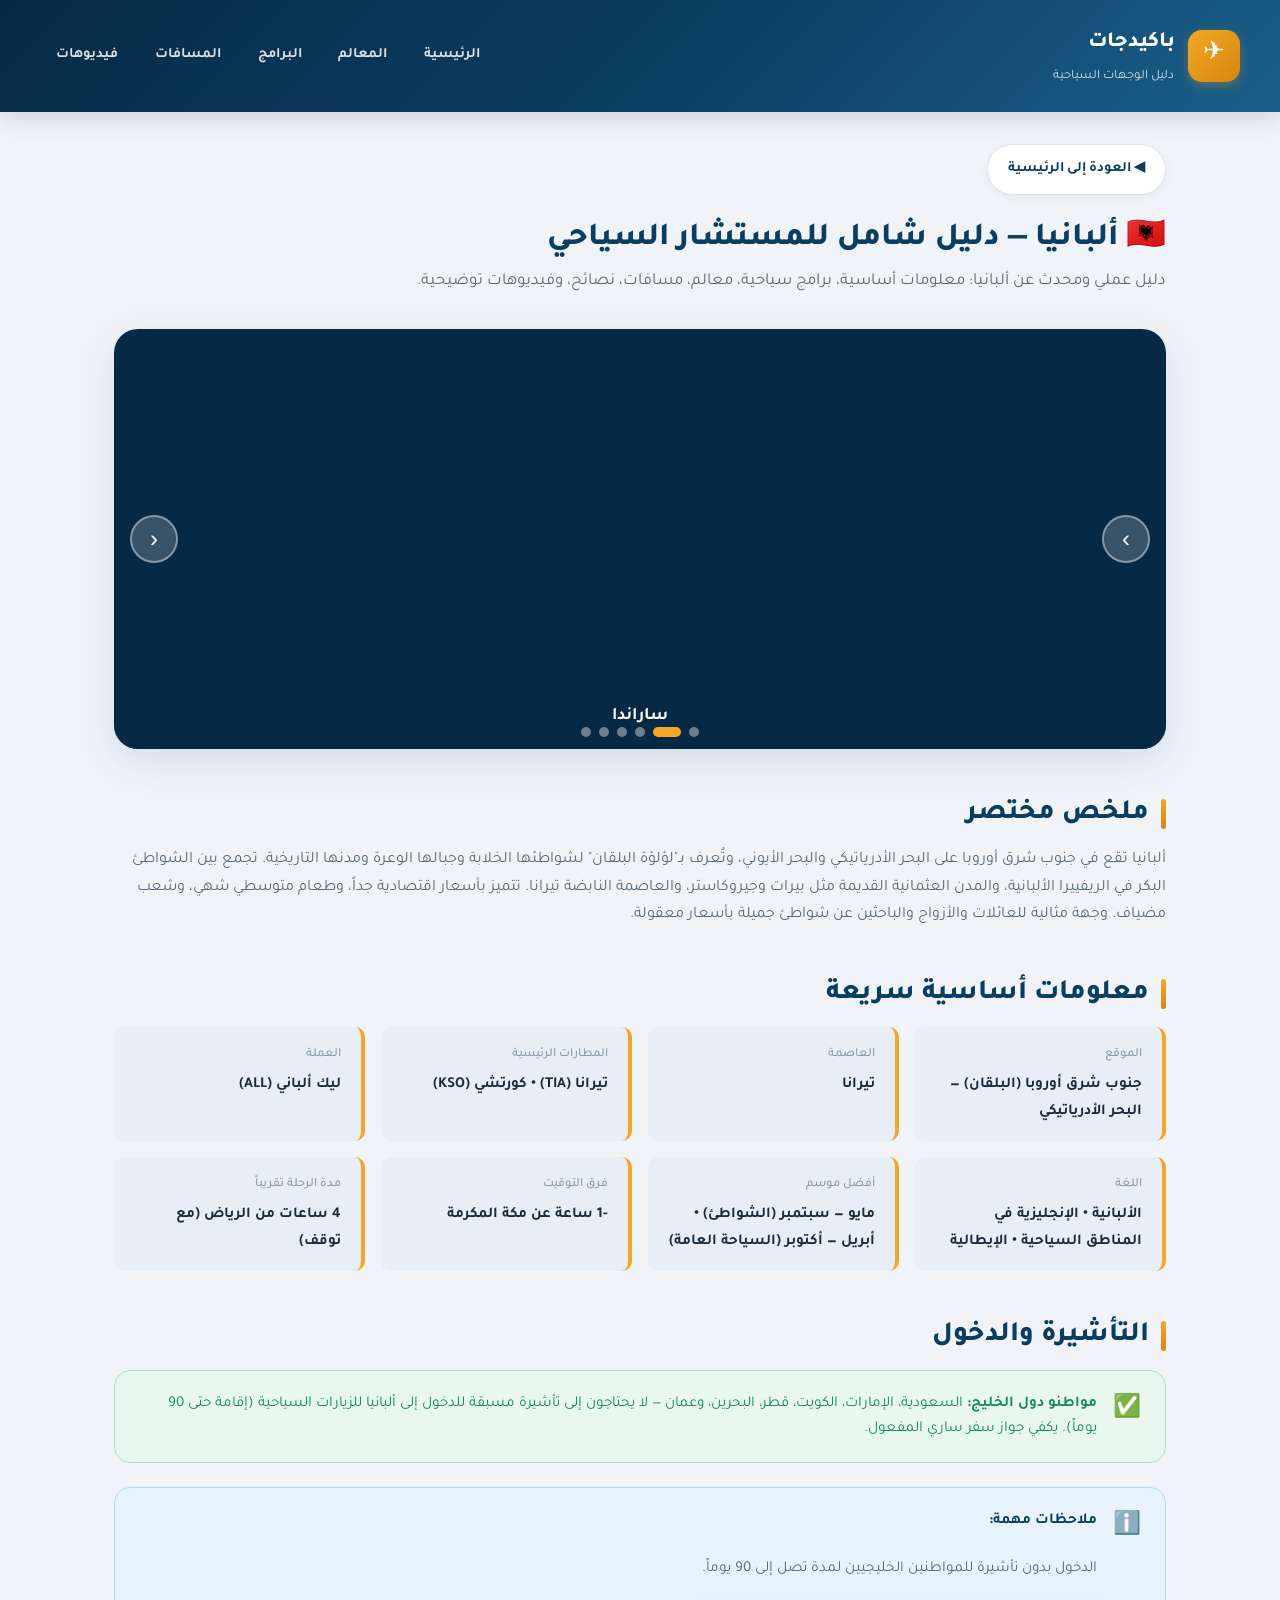
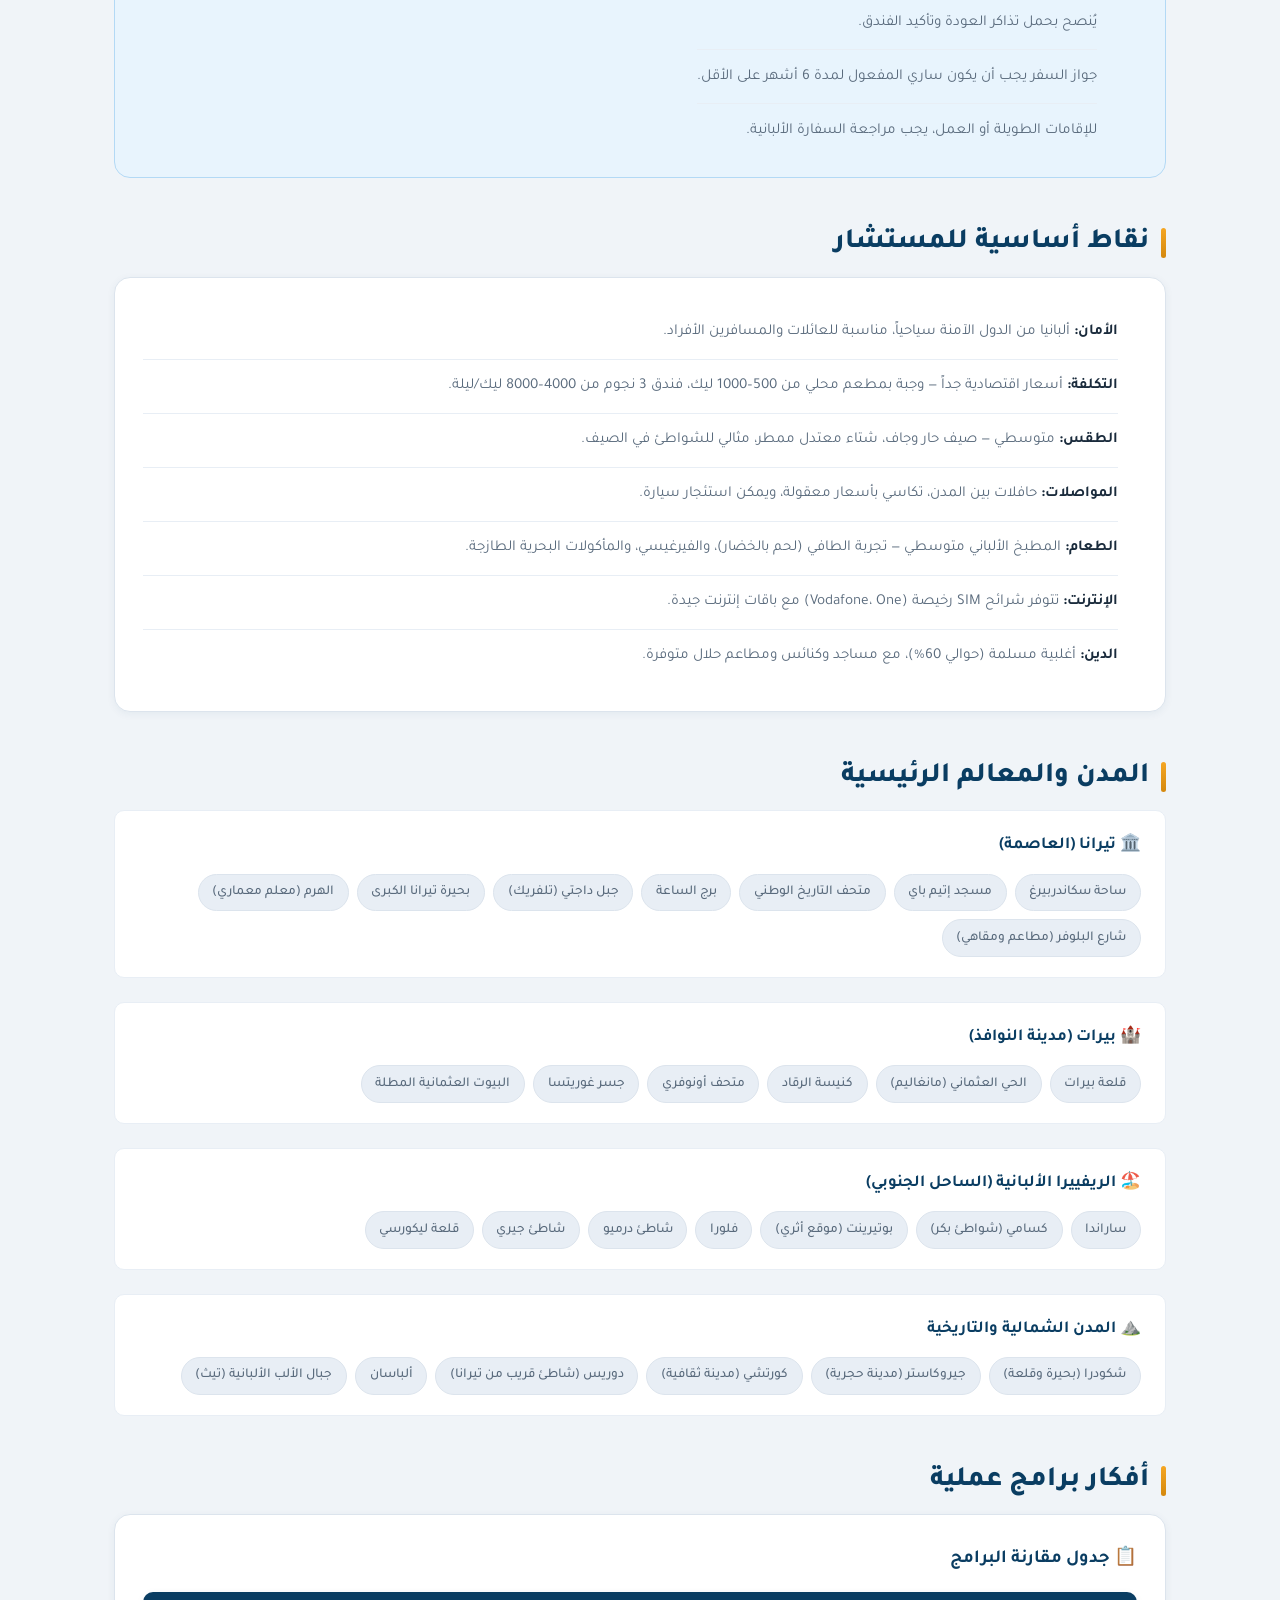
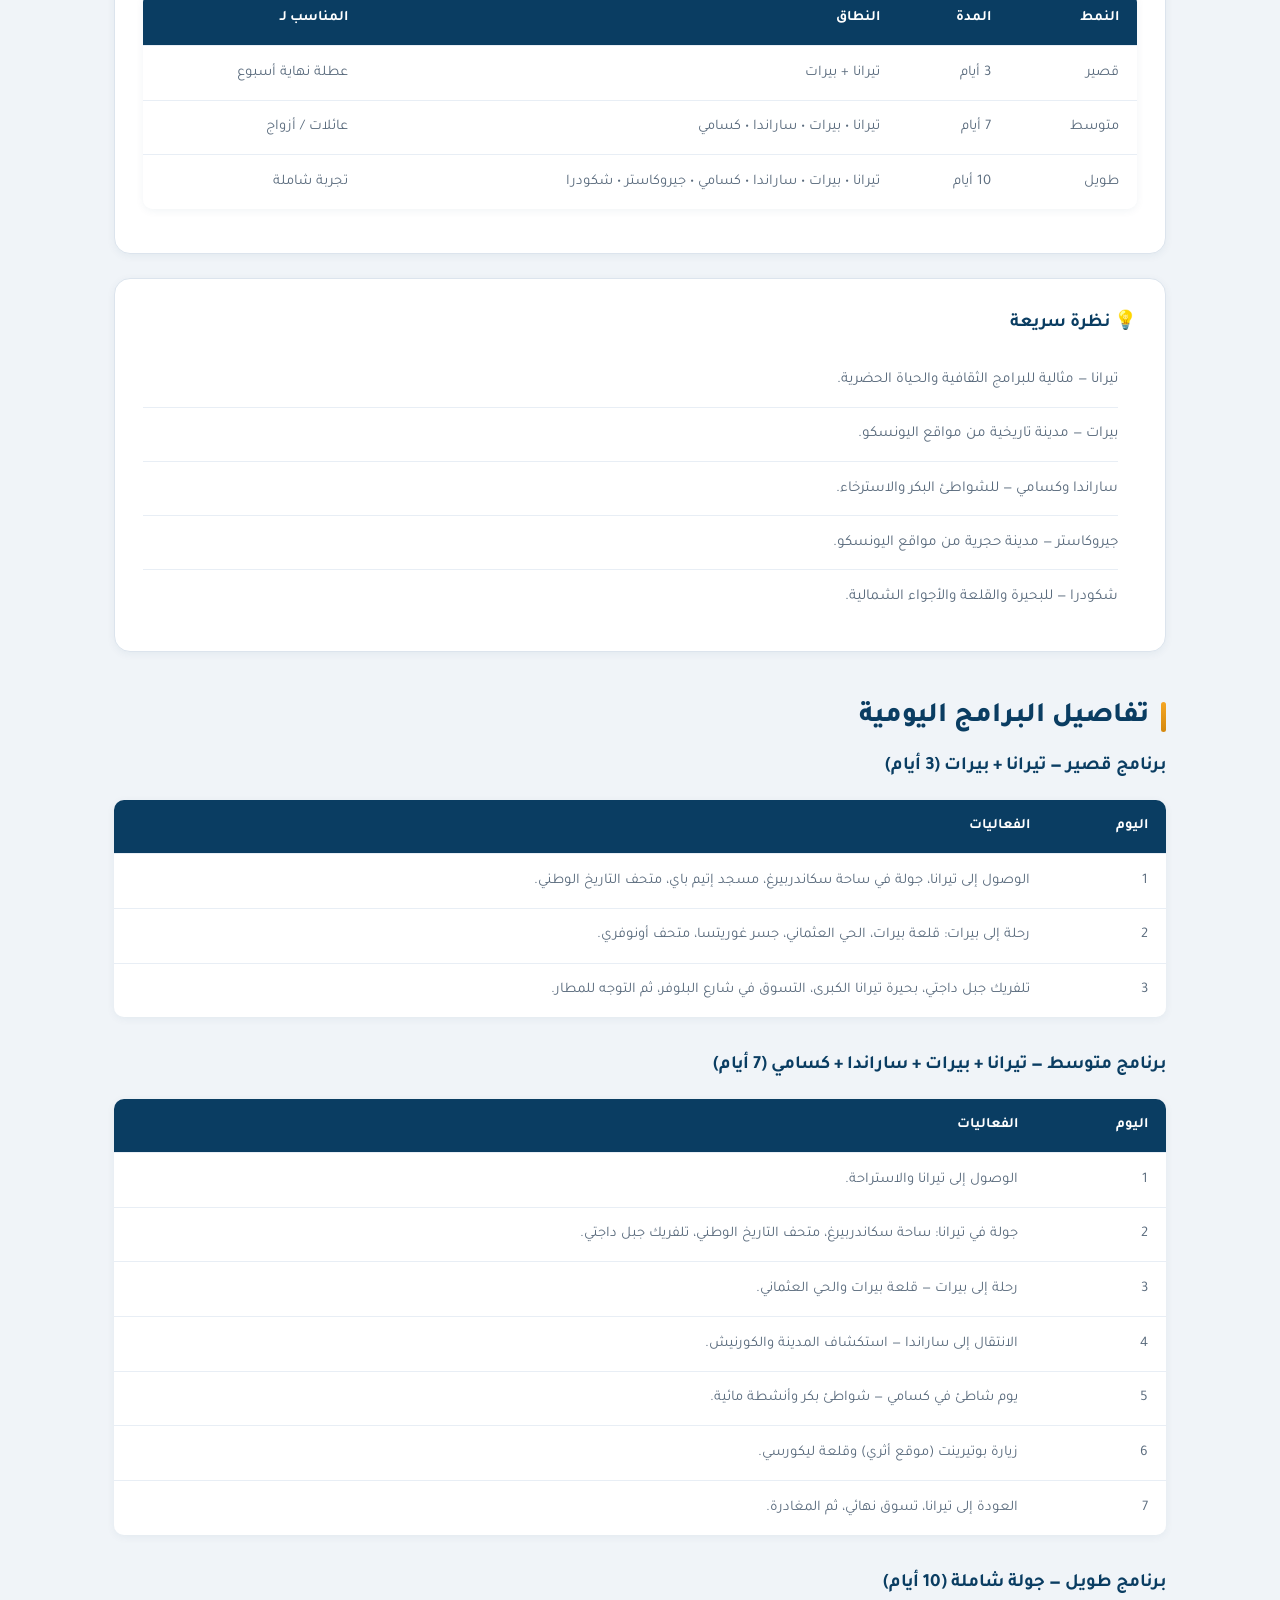
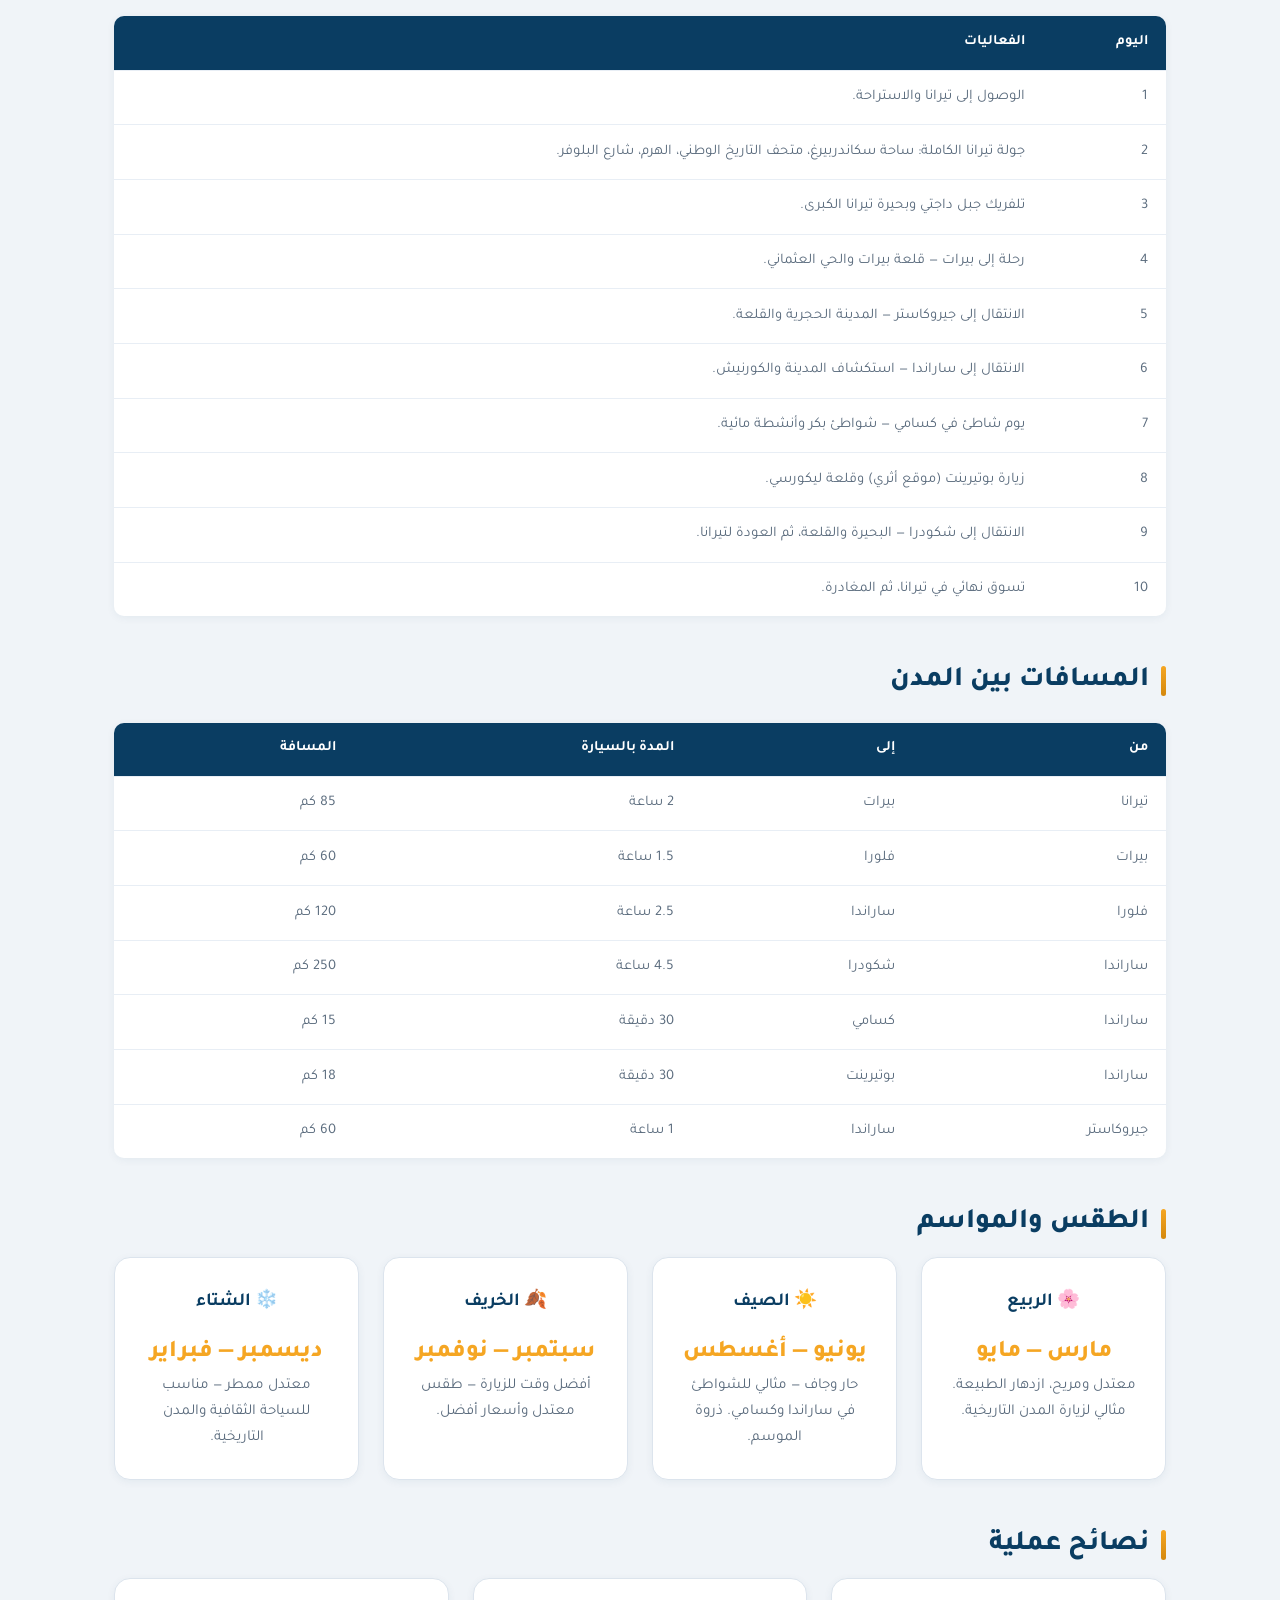
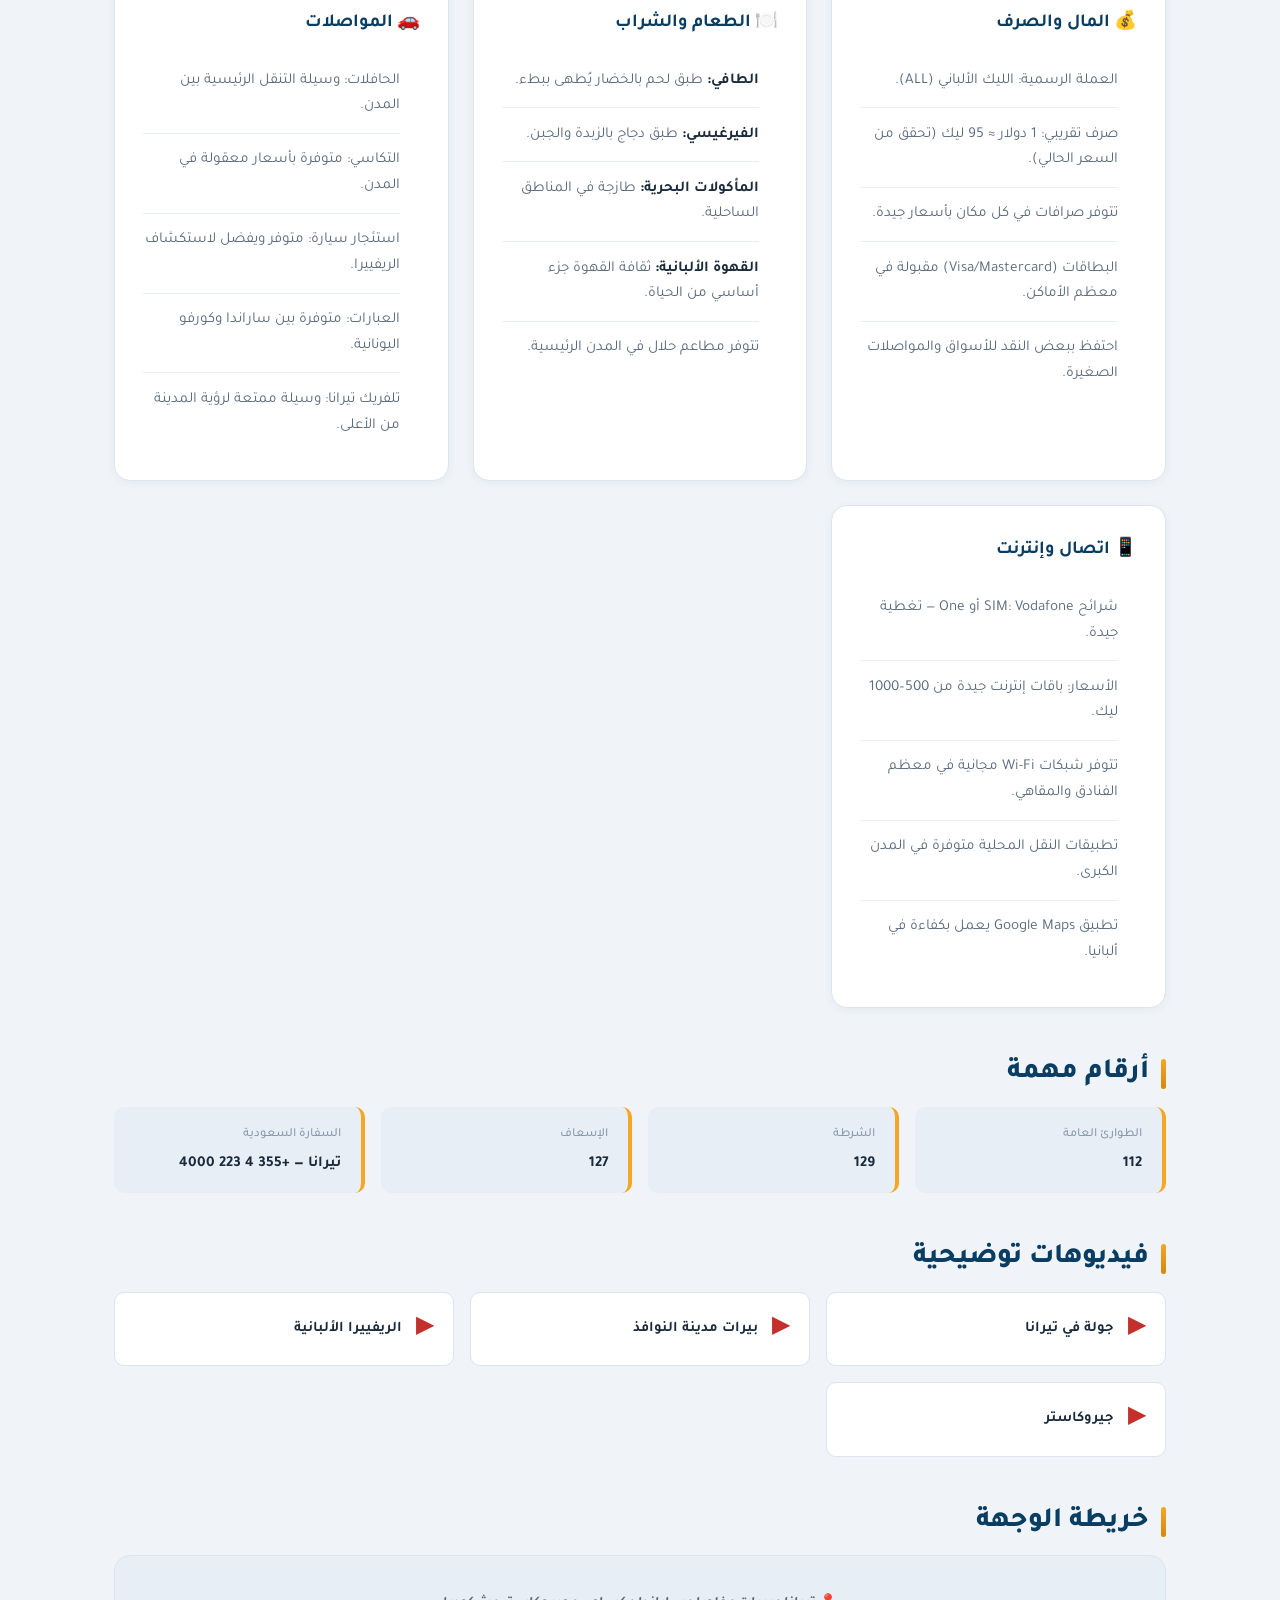
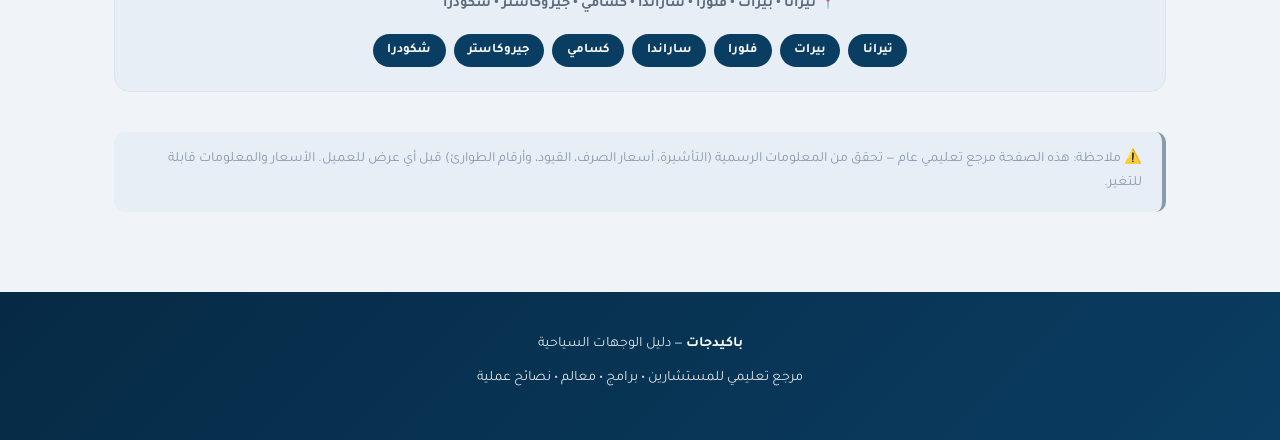
==== albania.html @ 0d4c5059 "Add files via upload" ====
<!DOCTYPE html>
<html lang="ar" dir="rtl">
<head>
  <meta charset="UTF-8">
  <meta name="viewport" content="width=device-width, initial-scale=1.0">
  <meta name="description" content="ألبانيا — دليل سياحي شامل: تيرانا، بيرات، ساراندا، كسامي، المعالم، التأشيرات، العملة، البرامج اليومية، والمسافات.">
  <title>ألبانيا — باكيدجات</title>
  <link rel="preconnect" href="https://fonts.googleapis.com">
  <link rel="preconnect" href="https://fonts.gstatic.com" crossorigin>
  <link href="https://fonts.googleapis.com/css2?family=Tajawal:wght@400;500;700;800&display=swap" rel="stylesheet">
  <link rel="stylesheet" href="style.css">
</head>
<body>

<header class="header">
  <div class="header-inner">
    <a href="index.html" class="logo">
      <div class="logo-icon">✈</div>
      <div>
        <h1>باكيدجات</h1>
        <p>دليل الوجهات السياحية</p>
      </div>
    </a>
    <button class="nav-toggle" onclick="toggleNav()">☰ القائمة</button>
    <nav id="mainNav">
      <a href="index.html">الرئيسية</a>
      <a href="#landmarks">المعالم</a>
      <a href="#programs">البرامج</a>
      <a href="#distances">المسافات</a>
      <a href="#videos">فيديوهات</a>
    </nav>
  </div>
</header>

<div class="main-content">

  <a class="back-link" href="index.html">◀ العودة إلى الرئيسية</a>

  <header class="page-header">
    <h1>🇦🇱 ألبانيا — دليل شامل للمستشار السياحي</h1>
    <p class="lead">دليل عملي ومحدث عن ألبانيا: معلومات أساسية، برامج سياحية، معالم، مسافات، نصائح، وفيديوهات توضيحية.</p>
  </header>
  <div class="gallery-slider">
    <div class="slider-viewport">
      <div class="slider-track">
    <div class="slider-slide">
      <img src="images/albania-tirana.jpg" alt="تيرانا" onerror="this.style.display='none'">
      <div class="slider-caption">تيرانا</div>
    </div>
    <div class="slider-slide">
      <img src="images/albania-saranda.jpg" alt="ساراندا" onerror="this.style.display='none'">
      <div class="slider-caption">ساراندا</div>
    </div>
    <div class="slider-slide">
      <img src="images/albania-ksamil.jpg" alt="كصامل" onerror="this.style.display='none'">
      <div class="slider-caption">كصامل</div>
    </div>
    <div class="slider-slide">
      <img src="images/albania-berat.jpg" alt="بيرات" onerror="this.style.display='none'">
      <div class="slider-caption">بيرات</div>
    </div>
    <div class="slider-slide">
      <img src="images/albania-shkodra.jpg" alt="شكودرا" onerror="this.style.display='none'">
      <div class="slider-caption">شكودرا</div>
    </div>
    <div class="slider-slide">
      <img src="images/albania-vlore.jpg" alt="فلورا" onerror="this.style.display='none'">
      <div class="slider-caption">فلورا</div>
    </div>
      </div>
    </div>
    <button class="slider-btn prev" aria-label="السابق">›</button>
    <button class="slider-btn next" aria-label="التالي">‹</button>
    <div class="slider-dots"></div>
  </div>

  <!-- ===== ملخص ===== -->
  <section class="page-section">
    <h2 class="section-title">ملخص مختصر</h2>
    <p class="lead">ألبانيا تقع في جنوب شرق أوروبا على البحر الأدرياتيكي والبحر الأيوني، وتُعرف بـ"لؤلؤة البلقان" لشواطئها الخلابة وجبالها الوعرة ومدنها التاريخية. تجمع بين الشواطئ البكر في الريفييرا الألبانية، والمدن العثمانية القديمة مثل بيرات وجيروكاستر، والعاصمة النابضة تيرانا. تتميز بأسعار اقتصادية جداً، وطعام متوسطي شهي، وشعب مضياف. وجهة مثالية للعائلات والأزواج والباحثين عن شواطئ جميلة بأسعار معقولة.</p>
  </section>

  <!-- ===== معلومات أساسية ===== -->
  <section class="page-section">
    <h2 class="section-title">معلومات أساسية سريعة</h2>
    <div class="info-grid">
      <div class="info-item">
        <div class="label">الموقع</div>
        <div class="value">جنوب شرق أوروبا (البلقان) — البحر الأدرياتيكي</div>
      </div>
      <div class="info-item">
        <div class="label">العاصمة</div>
        <div class="value">تيرانا</div>
      </div>
      <div class="info-item">
        <div class="label">المطارات الرئيسية</div>
        <div class="value">تيرانا (TIA) • كورتشي (KSO)</div>
      </div>
      <div class="info-item">
        <div class="label">العملة</div>
        <div class="value">ليك ألباني (ALL)</div>
      </div>
      <div class="info-item">
        <div class="label">اللغة</div>
        <div class="value">الألبانية • الإنجليزية في المناطق السياحية • الإيطالية</div>
      </div>
      <div class="info-item">
        <div class="label">أفضل موسم</div>
        <div class="value">مايو — سبتمبر (الشواطئ) • أبريل — أكتوبر (السياحة العامة)</div>
      </div>
      <div class="info-item">
        <div class="label">فرق التوقيت</div>
        <div class="value">-1 ساعة عن مكة المكرمة</div>
      </div>
      <div class="info-item">
        <div class="label">مدة الرحلة تقريباً</div>
        <div class="value">4 ساعات من الرياض (مع توقف)</div>
      </div>
    </div>
  </section>

  <!-- ===== التأشيرة والوثائق ===== -->
  <section class="page-section">
    <h2 class="section-title">التأشيرة والدخول</h2>
    <div class="alert alert-success">
      <span class="alert-icon">✅</span>
      <div>
        <strong>مواطنو دول الخليج:</strong> السعودية، الإمارات، الكويت، قطر، البحرين، وعمان — لا يحتاجون إلى تأشيرة مسبقة للدخول إلى ألبانيا للزيارات السياحية (إقامة حتى 90 يوماً). يكفي جواز سفر ساري المفعول.
      </div>
    </div>
    <div class="alert alert-info">
      <span class="alert-icon">ℹ️</span>
      <div>
        <strong>ملاحظات مهمة:</strong>
        <ul class="info-list" style="margin-top:0.5rem">
          <li>الدخول بدون تأشيرة للمواطنين الخليجيين لمدة تصل إلى 90 يوماً.</li>
          <li>يُنصح بحمل تذاكر العودة وتأكيد الفندق.</li>
          <li>جواز السفر يجب أن يكون ساري المفعول لمدة 6 أشهر على الأقل.</li>
          <li>للإقامات الطويلة أو العمل، يجب مراجعة السفارة الألبانية.</li>
        </ul>
      </div>
    </div>
  </section>

  <!-- ===== النقاط الأساسية ===== -->
  <section class="page-section">
    <h2 class="section-title">نقاط أساسية للمستشار</h2>
    <div class="card">
      <ul class="info-list">
        <li><strong>الأمان:</strong> ألبانيا من الدول الآمنة سياحياً، مناسبة للعائلات والمسافرين الأفراد.</li>
        <li><strong>التكلفة:</strong> أسعار اقتصادية جداً — وجبة بمطعم محلي من 500–1000 ليك، فندق 3 نجوم من 4000–8000 ليك/ليلة.</li>
        <li><strong>الطقس:</strong> متوسطي — صيف حار وجاف، شتاء معتدل ممطر، مثالي للشواطئ في الصيف.</li>
        <li><strong>المواصلات:</strong> حافلات بين المدن، تكاسي بأسعار معقولة، ويمكن استئجار سيارة.</li>
        <li><strong>الطعام:</strong> المطبخ الألباني متوسطي — تجربة الطافي (لحم بالخضار)، والفيرغيسي، والمأكولات البحرية الطازجة.</li>
        <li><strong>الإنترنت:</strong> تتوفر شرائح SIM رخيصة (Vodafone، One) مع باقات إنترنت جيدة.</li>
        <li><strong>الدين:</strong> أغلبية مسلمة (حوالي 60%)، مع مساجد وكنائس ومطاعم حلال متوفرة.</li>
      </ul>
    </div>
  </section>

  <!-- ===== المعالم ===== -->
  <section class="page-section" id="landmarks">
    <h2 class="section-title">المدن والمعالم الرئيسية</h2>

    <div class="landmark-group">
      <h4>🏛️ تيرانا (العاصمة)</h4>
      <div class="tags">
        <span class="tag">ساحة سكاندربيرغ</span>
        <span class="tag">مسجد إتيم باي</span>
        <span class="tag">متحف التاريخ الوطني</span>
        <span class="tag">برج الساعة</span>
        <span class="tag">جبل داجتي (تلفريك)</span>
        <span class="tag">بحيرة تيرانا الكبرى</span>
        <span class="tag">الهرم (معلم معماري)</span>
        <span class="tag">شارع البلوفر (مطاعم ومقاهي)</span>
      </div>
    </div>

    <div class="landmark-group">
      <h4>🏰 بيرات (مدينة النوافذ)</h4>
      <div class="tags">
        <span class="tag">قلعة بيرات</span>
        <span class="tag">الحي العثماني (مانغاليم)</span>
        <span class="tag">كنيسة الرقاد</span>
        <span class="tag">متحف أونوفري</span>
        <span class="tag">جسر غوريتسا</span>
        <span class="tag">البيوت العثمانية المطلة</span>
      </div>
    </div>

    <div class="landmark-group">
      <h4>🏖️ الريفييرا الألبانية (الساحل الجنوبي)</h4>
      <div class="tags">
        <span class="tag">ساراندا</span>
        <span class="tag">كسامي (شواطئ بكر)</span>
        <span class="tag">بوتيرينت (موقع أثري)</span>
        <span class="tag">فلورا</span>
        <span class="tag">شاطئ درميو</span>
        <span class="tag">شاطئ جيري</span>
        <span class="tag">قلعة ليكورسي</span>
      </div>
    </div>

    <div class="landmark-group">
      <h4>⛰️ المدن الشمالية والتاريخية</h4>
      <div class="tags">
        <span class="tag">شكودرا (بحيرة وقلعة)</span>
        <span class="tag">جيروكاستر (مدينة حجرية)</span>
        <span class="tag">كورتشي (مدينة ثقافية)</span>
        <span class="tag">دوريس (شاطئ قريب من تيرانا)</span>
        <span class="tag">ألباسان</span>
        <span class="tag">جبال الألب الألبانية (تيث)</span>
      </div>
    </div>
  </section>

  <!-- ===== البرامج ===== -->
  <section class="page-section" id="programs">
    <h2 class="section-title">أفكار برامج عملية</h2>
    <div class="grid">
      <div class="card">
        <h3>📋 جدول مقارنة البرامج</h3>
        <table>
          <thead>
            <tr><th>النمط</th><th>المدة</th><th>النطاق</th><th>المناسب لـ</th></tr>
          </thead>
          <tbody>
            <tr class="clickable-row" data-target="program-short"><td>قصير</td><td>3 أيام</td><td>تيرانا + بيرات</td><td>عطلة نهاية أسبوع</td></tr>
            <tr class="clickable-row" data-target="program-medium"><td>متوسط</td><td>7 أيام</td><td>تيرانا • بيرات • ساراندا • كسامي</td><td>عائلات / أزواج</td></tr>
            <tr class="clickable-row" data-target="program-long"><td>طويل</td><td>10 أيام</td><td>تيرانا • بيرات • ساراندا • كسامي • جيروكاستر • شكودرا</td><td>تجربة شاملة</td></tr>
          </tbody>
        </table>
      </div>
      <div class="card">
        <h3>💡 نظرة سريعة</h3>
        <ul class="info-list">
          <li>تيرانا — مثالية للبرامج الثقافية والحياة الحضرية.</li>
          <li>بيرات — مدينة تاريخية من مواقع اليونسكو.</li>
          <li>ساراندا وكسامي — للشواطئ البكر والاسترخاء.</li>
          <li>جيروكاستر — مدينة حجرية من مواقع اليونسكو.</li>
          <li>شكودرا — للبحيرة والقلعة والأجواء الشمالية.</li>
        </ul>
      </div>
    </div>
  </section>

  <!-- ===== تفاصيل البرامج اليومية ===== -->
  <section class="page-section">
    <h2 class="section-title">تفاصيل البرامج اليومية</h2>

    <h3 id="program-short" style="color:var(--primary);margin-bottom:1rem">برنامج قصير — تيرانا + بيرات (3 أيام)</h3>
    <table>
      <thead><tr><th>اليوم</th><th>الفعاليات</th></tr></thead>
      <tbody>
        <tr><td>1</td><td>الوصول إلى تيرانا، جولة في ساحة سكاندربيرغ، مسجد إتيم باي، متحف التاريخ الوطني.</td></tr>
        <tr><td>2</td><td>رحلة إلى بيرات: قلعة بيرات، الحي العثماني، جسر غوريتسا، متحف أونوفري.</td></tr>
        <tr><td>3</td><td>تلفريك جبل داجتي، بحيرة تيرانا الكبرى، التسوق في شارع البلوفر، ثم التوجه للمطار.</td></tr>
      </tbody>
    </table>

    <h3 style="color:var(--primary);margin:2rem 0 1rem">برنامج متوسط — تيرانا + بيرات + ساراندا + كسامي (7 أيام)</h3>
    <table>
      <thead><tr><th>اليوم</th><th>الفعاليات</th></tr></thead>
      <tbody>
        <tr><td>1</td><td>الوصول إلى تيرانا والاستراحة.</td></tr>
        <tr><td>2</td><td>جولة في تيرانا: ساحة سكاندربيرغ، متحف التاريخ الوطني، تلفريك جبل داجتي.</td></tr>
        <tr><td>3</td><td>رحلة إلى بيرات — قلعة بيرات والحي العثماني.</td></tr>
        <tr><td>4</td><td>الانتقال إلى ساراندا — استكشاف المدينة والكورنيش.</td></tr>
        <tr><td>5</td><td>يوم شاطئ في كسامي — شواطئ بكر وأنشطة مائية.</td></tr>
        <tr><td>6</td><td>زيارة بوتيرينت (موقع أثري) وقلعة ليكورسي.</td></tr>
        <tr><td>7</td><td>العودة إلى تيرانا، تسوق نهائي، ثم المغادرة.</td></tr>
      </tbody>
    </table>

    <h3 style="color:var(--primary);margin:2rem 0 1rem">برنامج طويل — جولة شاملة (10 أيام)</h3>
    <table>
      <thead><tr><th>اليوم</th><th>الفعاليات</th></tr></thead>
      <tbody>
        <tr><td>1</td><td>الوصول إلى تيرانا والاستراحة.</td></tr>
        <tr><td>2</td><td>جولة تيرانا الكاملة: ساحة سكاندربيرغ، متحف التاريخ الوطني، الهرم، شارع البلوفر.</td></tr>
        <tr><td>3</td><td>تلفريك جبل داجتي وبحيرة تيرانا الكبرى.</td></tr>
        <tr><td>4</td><td>رحلة إلى بيرات — قلعة بيرات والحي العثماني.</td></tr>
        <tr><td>5</td><td>الانتقال إلى جيروكاستر — المدينة الحجرية والقلعة.</td></tr>
        <tr><td>6</td><td>الانتقال إلى ساراندا — استكشاف المدينة والكورنيش.</td></tr>
        <tr><td>7</td><td>يوم شاطئ في كسامي — شواطئ بكر وأنشطة مائية.</td></tr>
        <tr><td>8</td><td>زيارة بوتيرينت (موقع أثري) وقلعة ليكورسي.</td></tr>
        <tr><td>9</td><td>الانتقال إلى شكودرا — البحيرة والقلعة، ثم العودة لتيرانا.</td></tr>
        <tr><td>10</td><td>تسوق نهائي في تيرانا، ثم المغادرة.</td></tr>
      </tbody>
    </table>
  </section>

  <!-- ===== المسافات ===== -->
  <section class="page-section" id="distances">
    <h2 class="section-title">المسافات بين المدن</h2>
    <table>
      <thead><tr><th>من</th><th>إلى</th><th>المدة بالسيارة</th><th>المسافة</th></tr></thead>
      <tbody>
        <tr><td>تيرانا</td><td>بيرات</td><td>2 ساعة</td><td>85 كم</td></tr>
        <tr><td>بيرات</td><td>فلورا</td><td>1.5 ساعة</td><td>60 كم</td></tr>
        <tr><td>فلورا</td><td>ساراندا</td><td>2.5 ساعة</td><td>120 كم</td></tr>
        <tr><td>ساراندا</td><td>شكودرا</td><td>4.5 ساعة</td><td>250 كم</td></tr>
        <tr><td>ساراندا</td><td>كسامي</td><td>30 دقيقة</td><td>15 كم</td></tr>
        <tr><td>ساراندا</td><td>بوتيرينت</td><td>30 دقيقة</td><td>18 كم</td></tr>
        <tr><td>جيروكاستر</td><td>ساراندا</td><td>1 ساعة</td><td>60 كم</td></tr>
      </tbody>
    </table>
  </section>

  <!-- ===== الطقس والمواسم ===== -->
  <section class="page-section">
    <h2 class="section-title">الطقس والمواسم</h2>
    <div class="grid grid-4">
      <div class="card" style="text-align:center">
        <h3>🌸 الربيع</h3>
        <p style="font-size:1.5rem;font-weight:800;color:var(--accent)">مارس — مايو</p>
        <p>معتدل ومريح، ازدهار الطبيعة. مثالي لزيارة المدن التاريخية.</p>
      </div>
      <div class="card" style="text-align:center">
        <h3>☀️ الصيف</h3>
        <p style="font-size:1.5rem;font-weight:800;color:var(--accent)">يونيو — أغسطس</p>
        <p>حار وجاف — مثالي للشواطئ في ساراندا وكسامي. ذروة الموسم.</p>
      </div>
      <div class="card" style="text-align:center">
        <h3>🍂 الخريف</h3>
        <p style="font-size:1.5rem;font-weight:800;color:var(--accent)">سبتمبر — نوفمبر</p>
        <p>أفضل وقت للزيارة — طقس معتدل وأسعار أفضل.</p>
      </div>
      <div class="card" style="text-align:center">
        <h3>❄️ الشتاء</h3>
        <p style="font-size:1.5rem;font-weight:800;color:var(--accent)">ديسمبر — فبراير</p>
        <p>معتدل ممطر — مناسب للسياحة الثقافية والمدن التاريخية.</p>
      </div>
    </div>
  </section>

  <!-- ===== نصائح عملية ===== -->
  <section class="page-section">
    <h2 class="section-title">نصائح عملية</h2>
    <div class="grid grid-2">
      <div class="card">
        <h3>💰 المال والصرف</h3>
        <ul class="info-list">
          <li>العملة الرسمية: الليك الألباني (ALL).</li>
          <li>صرف تقريبي: 1 دولار ≈ 95 ليك (تحقق من السعر الحالي).</li>
          <li>تتوفر صرافات في كل مكان بأسعار جيدة.</li>
          <li>البطاقات (Visa/Mastercard) مقبولة في معظم الأماكن.</li>
          <li>احتفظ ببعض النقد للأسواق والمواصلات الصغيرة.</li>
        </ul>
      </div>
      <div class="card">
        <h3>🍽️ الطعام والشراب</h3>
        <ul class="info-list">
          <li><strong>الطافي:</strong> طبق لحم بالخضار يُطهى ببطء.</li>
          <li><strong>الفيرغيسي:</strong> طبق دجاج بالزبدة والجبن.</li>
          <li><strong>المأكولات البحرية:</strong> طازجة في المناطق الساحلية.</li>
          <li><strong>القهوة الألبانية:</strong> ثقافة القهوة جزء أساسي من الحياة.</li>
          <li>تتوفر مطاعم حلال في المدن الرئيسية.</li>
        </ul>
      </div>
      <div class="card">
        <h3>🚗 المواصلات</h3>
        <ul class="info-list">
          <li>الحافلات: وسيلة التنقل الرئيسية بين المدن.</li>
          <li>التكاسي: متوفرة بأسعار معقولة في المدن.</li>
          <li>استئجار سيارة: متوفر ويفضل لاستكشاف الريفييرا.</li>
          <li>العبارات: متوفرة بين ساراندا وكورفو اليونانية.</li>
          <li>تلفريك تيرانا: وسيلة ممتعة لرؤية المدينة من الأعلى.</li>
        </ul>
      </div>
      <div class="card">
        <h3>📱 اتصال وإنترنت</h3>
        <ul class="info-list">
          <li>شرائح SIM: Vodafone أو One — تغطية جيدة.</li>
          <li>الأسعار: باقات إنترنت جيدة من 500–1000 ليك.</li>
          <li>تتوفر شبكات Wi-Fi مجانية في معظم الفنادق والمقاهي.</li>
          <li>تطبيقات النقل المحلية متوفرة في المدن الكبرى.</li>
          <li>تطبيق Google Maps يعمل بكفاءة في ألبانيا.</li>
        </ul>
      </div>
    </div>
  </section>

  <!-- ===== أرقام طوارئ ===== -->
  <section class="page-section">
    <h2 class="section-title">أرقام مهمة</h2>
    <div class="info-grid">
      <div class="info-item">
        <div class="label">الطوارئ العامة</div>
        <div class="value">112</div>
      </div>
      <div class="info-item">
        <div class="label">الشرطة</div>
        <div class="value">129</div>
      </div>
      <div class="info-item">
        <div class="label">الإسعاف</div>
        <div class="value">127</div>
      </div>
      <div class="info-item">
        <div class="label">السفارة السعودية</div>
        <div class="value">تيرانا — +355 4 223 4000</div>
      </div>
    </div>
  </section>

  <!-- ===== فيديوهات ===== -->
  <section class="page-section" id="videos">
    <h2 class="section-title">فيديوهات توضيحية</h2>
    <div class="video-grid">
      <a class="video-link" href="https://youtu.be/-XeNXxsNLVg" target="_blank"><span class="play">▶</span> جولة في تيرانا</a>
      <a class="video-link" href="https://youtu.be/yaEvBzYc8XE" target="_blank"><span class="play">▶</span> بيرات مدينة النوافذ</a>
      <a class="video-link" href="https://youtu.be/3WpVtaJxxwk" target="_blank"><span class="play">▶</span> الريفييرا الألبانية</a>
      <a class="video-link" href="https://youtu.be/zbVz34_oxIo" target="_blank"><span class="play">▶</span> جيروكاستر</a>
    </div>
  </section>

  <!-- ===== خريطة ===== -->
  <section class="page-section">
    <h2 class="section-title">خريطة الوجهة</h2>
    <div class="map-container">
      <img src="images/albania-map.jpg" alt="خريطة" onerror="this.style.display='none'">
      <div class="map-caption">📍 تيرانا • بيرات • فلورا • ساراندا • كسامي • جيروكاستر • شكودرا</div>
      <div class="map-points">
        <span class="map-point">تيرانا</span>
        <span class="map-point">بيرات</span>
        <span class="map-point">فلورا</span>
        <span class="map-point">ساراندا</span>
        <span class="map-point">كسامي</span>
        <span class="map-point">جيروكاستر</span>
        <span class="map-point">شكودرا</span>
      </div>
    </div>
  </section>

  <p class="note">⚠️ ملاحظة: هذه الصفحة مرجع تعليمي عام — تحقق من المعلومات الرسمية (التأشيرة، أسعار الصرف، القيود، وأرقام الطوارئ) قبل أي عرض للعميل. الأسعار والمعلومات قابلة للتغير.</p>

</div>

<footer>
  <p><strong>باكيدجات</strong> — دليل الوجهات السياحية</p>
  <p>مرجع تعليمي للمستشارين • برامج • معالم • نصائح عملية</p>
</footer>

<script src="script.js"></script>
</body>
</html>
---- style.css ----
/* ============================================
   باكيدجات — دليل الوجهات السياحية
   Theme موحد للموقع كله
   ============================================ */

/* ===== المتغيرات (Design Tokens) ===== */
:root {
  /* الألوان الأساسية */
  --primary: #0a3d62;
  --primary-light: #1a5f8a;
  --primary-dark: #062a45;
  --accent: #f5a623;
  --accent-light: #f8c25e;
  --accent-dark: #d4880e;

  /* الخلفيات والنصوص */
  --bg: #f0f4f8;
  --bg-alt: #e8eef5;
  --card: #ffffff;
  --text: #1a2b3c;
  --text-muted: #5a6b7d;
  --text-light: #8a9bad;
  --border: #dce4ed;
  --border-light: #e8eef5;

  /* ألوان حالة */
  --success: #1a8a5c;
  --warning: #c47a00;
  --danger: #c0392b;
  --info: #2980b9;

  /* ظلال */
  --shadow-sm: 0 2px 8px rgba(10, 61, 98, 0.06);
  --shadow: 0 4px 20px rgba(10, 61, 98, 0.08);
  --shadow-lg: 0 12px 40px rgba(10, 61, 98, 0.12);
  --shadow-xl: 0 20px 60px rgba(10, 61, 98, 0.15);

  /* أحجام */
  --radius: 16px;
  --radius-sm: 10px;
  --radius-lg: 24px;
  --radius-full: 999px;

  /* انتقالات */
  --transition: 0.3s cubic-bezier(0.4, 0, 0.2, 1);
}

/* ===== Reset ===== */
* {
  box-sizing: border-box;
  margin: 0;
  padding: 0;
}

html {
  scroll-behavior: smooth;
  font-size: 16px;
}

body {
  font-family: 'Tajawal', 'Segoe UI', Tahoma, sans-serif;
  background: var(--bg);
  color: var(--text);
  line-height: 1.8;
  -webkit-font-smoothing: antialiased;
  -moz-osx-font-smoothing: grayscale;
  min-height: 100vh;
}

/* ===== الحاويات ===== */
.container {
  max-width: 1200px;
  margin: 0 auto;
  padding: 0 1.5rem;
}

.main-content {
  max-width: 1100px;
  margin: 0 auto;
  padding: 2rem 1.5rem;
}

/* ===== الهيدر ===== */
.header {
  background: linear-gradient(135deg, var(--primary-dark) 0%, var(--primary) 50%, var(--primary-light) 100%);
  color: #fff;
  padding: 1.5rem;
  position: sticky;
  top: 0;
  z-index: 100;
  box-shadow: 0 4px 24px rgba(10, 61, 98, 0.2);
}

.header-inner {
  max-width: 1200px;
  margin: 0 auto;
  display: flex;
  flex-wrap: wrap;
  align-items: center;
  justify-content: space-between;
  gap: 1rem;
}

.logo {
  display: flex;
  align-items: center;
  gap: 0.85rem;
}

.logo-icon {
  width: 52px;
  height: 52px;
  background: linear-gradient(135deg, var(--accent), var(--accent-dark));
  border-radius: 14px;
  display: flex;
  align-items: center;
  justify-content: center;
  font-size: 1.6rem;
  box-shadow: 0 4px 12px rgba(245, 166, 35, 0.3);
}

.logo h1 {
  font-size: 1.35rem;
  font-weight: 800;
  letter-spacing: -0.3px;
}

.logo p {
  font-size: 0.82rem;
  opacity: 0.8;
  margin-top: 2px;
}

/* Header logo link on destination pages */
.header a.logo {
  color: #fff;
  text-decoration: none;
}

.header a.logo h1,
.header a.logo p {
  color: #fff;
}

.nav-toggle {
  display: none;
  background: rgba(255, 255, 255, 0.15);
  border: 1px solid rgba(255, 255, 255, 0.2);
  color: #fff;
  padding: 0.6rem 1.1rem;
  border-radius: var(--radius-sm);
  cursor: pointer;
  font-family: inherit;
  font-size: 0.95rem;
  font-weight: 700;
  transition: var(--transition);
}

.nav-toggle:hover {
  background: rgba(255, 255, 255, 0.25);
}

nav {
  display: flex;
  flex-wrap: wrap;
  gap: 0.3rem;
}

nav a {
  color: rgba(255, 255, 255, 0.85);
  text-decoration: none;
  padding: 0.5rem 1rem;
  border-radius: var(--radius-sm);
  font-size: 0.9rem;
  font-weight: 700;
  transition: var(--transition);
}

nav a:hover,
nav a.active {
  background: rgba(255, 255, 255, 0.18);
  color: #fff;
}

/* ===== Hero — الصفحة الرئيسية ===== */
.hero-main {
  background: linear-gradient(135deg, var(--primary-dark) 0%, var(--primary) 40%, var(--primary-light) 100%);
  color: #fff;
  text-align: center;
  padding: 5rem 1.5rem 4rem;
  position: relative;
  overflow: hidden;
}

.hero-main::before {
  content: '';
  position: absolute;
  top: -50%;
  right: -10%;
  width: 500px;
  height: 500px;
  background: radial-gradient(circle, rgba(245, 166, 35, 0.15) 0%, transparent 70%);
  border-radius: 50%;
}

.hero-main::after {
  content: '';
  position: absolute;
  bottom: -30%;
  left: -10%;
  width: 400px;
  height: 400px;
  background: radial-gradient(circle, rgba(255, 255, 255, 0.08) 0%, transparent 70%);
  border-radius: 50%;
}

.hero-main .hero-content {
  position: relative;
  z-index: 1;
  max-width: 800px;
  margin: 0 auto;
}

.hero-main .hero-icon {
  font-size: 3.5rem;
  margin-bottom: 1rem;
  display: block;
}

.hero-main h1 {
  font-size: 3rem;
  font-weight: 800;
  margin-bottom: 1rem;
  letter-spacing: -1px;
  line-height: 1.2;
}

.hero-main p {
  font-size: 1.15rem;
  opacity: 0.9;
  max-width: 600px;
  margin: 0 auto;
  line-height: 1.7;
}

.hero-stats {
  display: flex;
  flex-wrap: wrap;
  justify-content: center;
  gap: 2rem;
  margin-top: 2.5rem;
}

.hero-stat {
  text-align: center;
}

.hero-stat .num {
  font-size: 2.5rem;
  font-weight: 800;
  color: var(--accent);
  line-height: 1;
}

.hero-stat .label {
  font-size: 0.9rem;
  opacity: 0.85;
  margin-top: 0.3rem;
}

/* ===== أزرار الدول ===== */
.countries-section {
  padding: 3rem 1.5rem 4rem;
  max-width: 1100px;
  margin: 0 auto;
}

.countries-section .section-title {
  text-align: center;
  margin-bottom: 0.5rem;
}

.countries-section .section-subtitle {
  text-align: center;
  margin-bottom: 2.5rem;
}

.country-grid {
  display: grid;
  grid-template-columns: repeat(auto-fill, minmax(220px, 1fr));
  gap: 1.25rem;
}

.country-btn {
  display: flex;
  flex-direction: column;
  align-items: center;
  gap: 0.6rem;
  padding: 1.75rem 1.25rem;
  background: var(--card);
  border: 1px solid var(--border);
  border-radius: var(--radius);
  box-shadow: var(--shadow-sm);
  text-decoration: none;
  color: var(--text);
  font-weight: 700;
  font-size: 1.05rem;
  transition: var(--transition);
  position: relative;
  overflow: hidden;
}

.country-btn::before {
  content: '';
  position: absolute;
  top: 0;
  right: 0;
  width: 100%;
  height: 4px;
  background: linear-gradient(90deg, var(--accent), var(--accent-light));
  transform: scaleX(0);
  transform-origin: right;
  transition: var(--transition);
}

.country-btn:hover {
  transform: translateY(-6px);
  box-shadow: var(--shadow-lg);
  border-color: var(--primary-light);
}

.country-btn:hover::before {
  transform: scaleX(1);
}

.country-btn .flag {
  font-size: 2.5rem;
  line-height: 1;
}

.country-btn .name {
  font-size: 1.05rem;
}

/* ===== عناوين الأقسام ===== */
.section-title {
  font-size: 1.75rem;
  font-weight: 800;
  color: var(--primary);
  margin-bottom: 0.5rem;
  display: flex;
  align-items: center;
  gap: 0.75rem;
}

.section-title::before {
  content: '';
  width: 5px;
  height: 30px;
  background: linear-gradient(180deg, var(--accent), var(--accent-dark));
  border-radius: 3px;
  flex-shrink: 0;
}

.section-subtitle {
  color: var(--text-muted);
  font-size: 1rem;
  margin-bottom: 2rem;
}

/* ===== صفحة الدولة — الهيدر ===== */
.back-link {
  display: inline-flex;
  align-items: center;
  gap: 0.5rem;
  padding: 0.7rem 1.25rem;
  background: var(--card);
  color: var(--primary);
  border: 1px solid var(--border);
  border-radius: var(--radius-full);
  box-shadow: var(--shadow-sm);
  text-decoration: none;
  font-weight: 700;
  font-size: 0.9rem;
  margin-bottom: 1.5rem;
  transition: var(--transition);
}

.back-link:hover {
  transform: translateX(-4px);
  box-shadow: var(--shadow);
  background: var(--primary);
  color: #fff;
  border-color: var(--primary);
}

.page-header {
  margin-bottom: 2rem;
}

.page-header h1 {
  font-size: 2rem;
  font-weight: 800;
  color: var(--primary);
  margin-bottom: 0.5rem;
  line-height: 1.3;
}

.page-header .lead {
  font-size: 1.05rem;
  color: var(--text-muted);
  line-height: 1.7;
}

/* ===== أقسام الصفحة ===== */
.page-section {
  margin-bottom: 2.5rem;
}

.lead {
  font-size: 1rem;
  color: var(--text-muted);
  line-height: 1.7;
}

/* ===== البطاقات ===== */
.card {
  background: var(--card);
  border-radius: var(--radius);
  padding: 1.75rem;
  box-shadow: var(--shadow-sm);
  border: 1px solid var(--border);
  transition: var(--transition);
}

.card:hover {
  box-shadow: var(--shadow);
}

.card h3 {
  color: var(--primary);
  font-size: 1.15rem;
  font-weight: 700;
  margin-bottom: 0.85rem;
}

.card p,
.card li {
  color: var(--text-muted);
  font-size: 0.95rem;
  line-height: 1.7;
}

.card ul {
  padding-right: 1.2rem;
}

/* ===== الشبكات ===== */
.grid {
  display: grid;
  gap: 1.5rem;
}

.grid-2 {
  grid-template-columns: repeat(auto-fill, minmax(300px, 1fr));
}

.grid-3 {
  grid-template-columns: repeat(auto-fill, minmax(240px, 1fr));
}

.grid-4 {
  grid-template-columns: repeat(auto-fill, minmax(200px, 1fr));
}

/* ===== قوائم المعلومات ===== */
.info-list,
.landmark-group ul {
  list-style: none;
  padding: 0;
}

.info-list li {
  padding: 0.85rem 0;
  border-bottom: 1px solid var(--border-light);
  color: var(--text-muted);
  font-size: 0.95rem;
}

.info-list li:last-child {
  border-bottom: none;
}

.info-list li strong {
  color: var(--text);
  font-weight: 700;
}

/* ===== شبكة المعلومات السريعة ===== */
.info-grid {
  display: grid;
  grid-template-columns: repeat(auto-fill, minmax(220px, 1fr));
  gap: 1rem;
  margin-bottom: 1.5rem;
}

.info-item {
  background: var(--bg-alt);
  border-radius: var(--radius-sm);
  padding: 1rem 1.25rem;
  border-right: 4px solid var(--accent);
  transition: var(--transition);
}

.info-item:hover {
  background: #e0e8f0;
  transform: translateX(-3px);
}

.info-item .label {
  font-size: 0.78rem;
  color: var(--text-light);
  margin-bottom: 0.3rem;
  font-weight: 500;
}

.info-item .value {
  font-weight: 700;
  color: var(--text);
  font-size: 0.95rem;
}

/* ===== صناديق التنبيه ===== */
.alert {
  border-radius: var(--radius);
  padding: 1.25rem 1.5rem;
  margin-bottom: 1.5rem;
  display: flex;
  gap: 1rem;
  align-items: flex-start;
  font-size: 0.95rem;
  line-height: 1.7;
}

.alert-warning {
  background: #fff8e6;
  border: 1px solid #f0d080;
  color: #7a5500;
}

.alert-info {
  background: #e8f4fd;
  border: 1px solid #b3d9f5;
  color: var(--primary);
}

.alert-success {
  background: #e8f8f0;
  border: 1px solid #a8dfc4;
  color: var(--success);
}

.alert-icon {
  font-size: 1.4rem;
  flex-shrink: 0;
}

/* ===== المعالم والمدن ===== */
.landmark-group {
  margin-bottom: 1.5rem;
  background: var(--card);
  border-radius: var(--radius-sm);
  padding: 1.25rem 1.5rem;
  border: 1px solid var(--border-light);
}

.landmark-group h4 {
  color: var(--primary);
  margin-bottom: 0.75rem;
  font-size: 1.05rem;
  font-weight: 700;
}

.tags {
  display: flex;
  flex-wrap: wrap;
  gap: 0.5rem;
}

.tag {
  background: var(--bg-alt);
  border: 1px solid var(--border);
  padding: 0.35rem 0.85rem;
  border-radius: var(--radius-full);
  font-size: 0.85rem;
  color: var(--text-muted);
  font-weight: 500;
  transition: var(--transition);
}

.tag:hover {
  background: var(--primary);
  color: #fff;
  border-color: var(--primary);
}

/* ===== الجداول ===== */
table {
  width: 100%;
  border-collapse: collapse;
  margin: 1rem 0;
  border-radius: var(--radius-sm);
  overflow: hidden;
  box-shadow: var(--shadow-sm);
}

th,
td {
  padding: 0.85rem 1.1rem;
  text-align: right;
  border-bottom: 1px solid var(--border-light);
}

th {
  background: var(--primary);
  color: #fff;
  font-weight: 700;
  font-size: 0.9rem;
}

td {
  background: var(--card);
  color: var(--text-muted);
  font-size: 0.92rem;
}

tr:hover td {
  background: #f8fafc;
}

tr:last-child td {
  border-bottom: none;
}

/* ===== الفيديوهات ===== */
.video-grid {
  display: grid;
  grid-template-columns: repeat(auto-fill, minmax(280px, 1fr));
  gap: 1rem;
}

.video-link {
  display: flex;
  align-items: center;
  gap: 0.85rem;
  background: var(--card);
  border: 1px solid var(--border);
  border-radius: var(--radius-sm);
  padding: 1rem 1.25rem;
  text-decoration: none;
  color: var(--text);
  font-weight: 600;
  font-size: 0.92rem;
  transition: var(--transition);
}

.video-link:hover {
  border-color: var(--primary);
  background: #e8f4fd;
  transform: translateX(-4px);
  box-shadow: var(--shadow-sm);
}

.video-link .play {
  color: #c4302b;
  font-size: 1.4rem;
  flex-shrink: 0;
}

/* ===== الخريطة ===== */
.map-container {
  background: var(--bg-alt);
  border-radius: var(--radius);
  padding: 1.5rem;
  text-align: center;
  border: 1px solid var(--border);
  margin: 0.5rem 0;
}

.map-container img {
  max-width: 100%;
  height: auto;
  border-radius: var(--radius-sm);
  box-shadow: var(--shadow-sm);
}

.map-container .map-caption {
  font-size: 0.9rem;
  color: var(--text-muted);
  margin-top: 0.75rem;
  font-weight: 600;
}

.map-points {
  display: flex;
  flex-wrap: wrap;
  gap: 0.5rem;
  justify-content: center;
  margin-top: 1rem;
}

.map-point {
  background: var(--primary);
  color: #fff;
  padding: 0.3rem 0.9rem;
  border-radius: var(--radius-full);
  font-size: 0.82rem;
  font-weight: 600;
}

/* ===== معرض الصور (سلايدر) ===== */
.gallery-slider {
  position: relative;
  margin-bottom: 2.5rem;
  border-radius: var(--radius-lg);
  overflow: hidden;
  box-shadow: var(--shadow-lg);
  background: var(--primary-dark);
}

.slider-viewport {
  position: relative;
  width: 100%;
  height: 420px;
  overflow: hidden;
}

.slider-track {
  display: flex;
  height: 100%;
  transition: transform 0.6s cubic-bezier(0.4, 0, 0.2, 1);
}

.slider-slide {
  position: relative;
  min-width: 100%;
  height: 100%;
  flex-shrink: 0;
}

.slider-slide img {
  width: 100%;
  height: 100%;
  object-fit: cover;
  display: block;
  cursor: zoom-in;
}

.slider-caption {
  position: absolute;
  bottom: 0;
  right: 0;
  left: 0;
  background: linear-gradient(transparent, rgba(6, 42, 69, 0.9));
  color: #fff;
  padding: 2rem 1.5rem 1rem;
  font-size: 1.1rem;
  font-weight: 700;
  text-align: center;
}

.slider-btn {
  position: absolute;
  top: 50%;
  transform: translateY(-50%);
  background: rgba(255, 255, 255, 0.2);
  border: 2px solid rgba(255, 255, 255, 0.4);
  color: #fff;
  width: 48px;
  height: 48px;
  border-radius: 50%;
  font-size: 1.5rem;
  cursor: pointer;
  display: flex;
  align-items: center;
  justify-content: center;
  transition: var(--transition);
  z-index: 5;
  backdrop-filter: blur(4px);
}

.slider-btn:hover {
  background: var(--accent);
  border-color: var(--accent);
}

.slider-btn.prev {
  right: 1rem;
}

.slider-btn.next {
  left: 1rem;
}

.slider-dots {
  position: absolute;
  bottom: 0.75rem;
  left: 50%;
  transform: translateX(-50%);
  display: flex;
  gap: 0.5rem;
  z-index: 5;
}

.slider-dot {
  width: 10px;
  height: 10px;
  border-radius: 50%;
  background: rgba(255, 255, 255, 0.4);
  border: none;
  cursor: pointer;
  transition: var(--transition);
  padding: 0;
}

.slider-dot.active {
  background: var(--accent);
  width: 28px;
  border-radius: 5px;
}

/* ===== Lightbox (تكبير الصورة) ===== */
.lightbox {
  display: none;
  position: fixed;
  top: 0;
  left: 0;
  width: 100%;
  height: 100%;
  background: rgba(0, 0, 0, 0.92);
  z-index: 9999;
  justify-content: center;
  align-items: center;
  padding: 2rem;
  backdrop-filter: blur(8px);
}

.lightbox.open {
  display: flex;
}

.lightbox-img {
  max-width: 90%;
  max-height: 85vh;
  object-fit: contain;
  border-radius: var(--radius);
  box-shadow: 0 20px 60px rgba(0, 0, 0, 0.5);
}

.lightbox-close {
  position: absolute;
  top: 1.5rem;
  left: 1.5rem;
  background: rgba(255, 255, 255, 0.15);
  border: 2px solid rgba(255, 255, 255, 0.3);
  color: #fff;
  width: 52px;
  height: 52px;
  border-radius: 50%;
  font-size: 1.8rem;
  cursor: pointer;
  display: flex;
  align-items: center;
  justify-content: center;
  transition: var(--transition);
  font-weight: 700;
  line-height: 1;
}

.lightbox-close:hover {
  background: var(--danger);
  border-color: var(--danger);
  transform: rotate(90deg);
}

.lightbox-caption {
  position: absolute;
  bottom: 1.5rem;
  left: 50%;
  transform: translateX(-50%);
  color: #fff;
  font-size: 1.2rem;
  font-weight: 700;
  background: rgba(0, 0, 0, 0.5);
  padding: 0.75rem 2rem;
  border-radius: var(--radius-full);
  text-align: center;
}

.lightbox-nav {
  position: absolute;
  top: 50%;
  transform: translateY(-50%);
  background: rgba(255, 255, 255, 0.1);
  border: 2px solid rgba(255, 255, 255, 0.2);
  color: #fff;
  width: 56px;
  height: 56px;
  border-radius: 50%;
  font-size: 2rem;
  cursor: pointer;
  display: flex;
  align-items: center;
  justify-content: center;
  transition: var(--transition);
}

.lightbox-nav:hover {
  background: var(--accent);
  border-color: var(--accent);
}

.lightbox-nav.prev {
  right: 1.5rem;
}

.lightbox-nav.next {
  left: 1.5rem;
}

/* ===== معرض الصور القديم (للتوافق) ===== */
.gallery {
  display: grid;
  grid-template-columns: repeat(auto-fill, minmax(250px, 1fr));
  gap: 1.25rem;
  margin-bottom: 2rem;
}

.gallery img {
  width: 100%;
  height: 220px;
  object-fit: cover;
  border-radius: var(--radius);
  box-shadow: var(--shadow-sm);
  transition: var(--transition);
  display: block;
}

.gallery img:hover {
  transform: scale(1.03);
  box-shadow: var(--shadow-lg);
}

/* صورة كبيرة بعرض كامل */
.gallery .gallery-large {
  grid-column: 1 / -1;
  height: 350px;
}

/* صورة مع تسمية */
.gallery-item {
  position: relative;
  overflow: hidden;
  border-radius: var(--radius);
  box-shadow: var(--shadow-sm);
  transition: var(--transition);
  cursor: zoom-in;
}

.gallery-item:hover {
  box-shadow: var(--shadow-lg);
  transform: translateY(-3px);
}

.gallery-item img {
  width: 100%;
  height: 220px;
  object-fit: cover;
  display: block;
}

.gallery-item .caption {
  position: absolute;
  bottom: 0;
  right: 0;
  left: 0;
  background: linear-gradient(transparent, rgba(10, 61, 98, 0.85));
  color: #fff;
  padding: 1.5rem 1rem 0.75rem;
  font-size: 0.9rem;
  font-weight: 700;
}

/* Placeholder للصور الفارغة */
.image-canvas {
  background: linear-gradient(135deg, #eef3f8, #e0e8f0);
  border: 2px dashed var(--border);
  border-radius: var(--radius-sm);
  min-height: 180px;
  display: flex;
  align-items: center;
  justify-content: center;
  color: var(--text-light);
  font-size: 0.9rem;
  padding: 1rem;
  text-align: center;
}

.image-canvas::after {
  content: '🖼️ مكان مخصص للصورة';
  opacity: 0.6;
}

/* ===== ملاحظات ===== */
.note {
  color: var(--text-light);
  font-size: 0.88rem;
  margin-top: 2rem;
  padding: 1rem 1.25rem;
  background: var(--bg-alt);
  border-radius: var(--radius-sm);
  border-right: 4px solid var(--text-light);
  line-height: 1.7;
}

/* ===== الفوتر ===== */
footer {
  background: linear-gradient(135deg, var(--primary-dark) 0%, var(--primary) 100%);
  color: rgba(255, 255, 255, 0.85);
  padding: 2.5rem 1.5rem;
  text-align: center;
  margin-top: 3rem;
}

footer p {
  font-size: 0.9rem;
  margin-bottom: 0.5rem;
}

footer p strong {
  color: #fff;
}

/* ===== تبويبات ===== */
.tabs {
  display: flex;
  flex-wrap: wrap;
  gap: 0.5rem;
  margin-bottom: 1.5rem;
  border-bottom: 2px solid var(--border);
  padding-bottom: 0.5rem;
}

.tab-btn {
  background: none;
  border: none;
  padding: 0.6rem 1.2rem;
  border-radius: var(--radius-sm) var(--radius-sm) 0 0;
  cursor: pointer;
  font-family: inherit;
  font-size: 0.95rem;
  font-weight: 700;
  color: var(--text-muted);
  transition: var(--transition);
}

.tab-btn.active {
  background: var(--primary);
  color: #fff;
}

.tab-btn:hover:not(.active) {
  background: var(--bg-alt);
  color: var(--primary);
}

.tab-content {
  display: none;
}

.tab-content.active {
  display: block;
}

/* ===== صفوف الجدول القابلة للنقر ===== */
.clickable-row {
  cursor: pointer;
  transition: var(--transition);
}

.clickable-row td {
  transition: var(--transition);
}

.clickable-row:hover td {
  background: #e8f4fd !important;
  color: var(--primary);
  font-weight: 700;
}

.clickable-row:hover td:first-child {
  border-right: 4px solid var(--accent);
}

/* ===== إزاحة التمرير للهيدر الثابت ===== */
section[id],
h3[id] {
  scroll-margin-top: 100px;
}

/* ===== زر العودة للأعلى ===== */
.back-to-top {
  position: fixed;
  bottom: 2rem;
  left: 2rem;
  width: 50px;
  height: 50px;
  background: var(--primary);
  color: #fff;
  border: none;
  border-radius: 50%;
  font-size: 1.5rem;
  cursor: pointer;
  box-shadow: var(--shadow-lg);
  opacity: 0;
  visibility: hidden;
  transition: var(--transition);
  z-index: 99;
  display: flex;
  align-items: center;
  justify-content: center;
}

.back-to-top.visible {
  opacity: 1;
  visibility: visible;
}

.back-to-top:hover {
  background: var(--accent);
  transform: translateY(-4px);
}

/* ===== مساعدات ===== */
.hidden {
  display: none !important;
}

/* ===== تجاوب ===== */
@media (max-width: 768px) {
  .nav-toggle {
    display: block;
  }

  nav {
    display: none;
    width: 100%;
    flex-direction: column;
    gap: 0.25rem;
  }

  nav.open {
    display: flex;
  }

  .hero-main {
    padding: 3.5rem 1.5rem 2.5rem;
  }

  .hero-main h1 {
    font-size: 2rem;
  }

  .hero-main p {
    font-size: 1rem;
  }

  .hero-stats {
    gap: 1.5rem;
  }

  .hero-stat .num {
    font-size: 2rem;
  }

  .page-header h1 {
    font-size: 1.6rem;
  }

  .section-title {
    font-size: 1.4rem;
  }

  .country-grid {
    grid-template-columns: repeat(auto-fill, minmax(160px, 1fr));
    gap: 0.85rem;
  }

  .country-btn {
    padding: 1.25rem 0.85rem;
  }

  .country-btn .flag {
    font-size: 2rem;
  }

  .country-btn .name {
    font-size: 0.95rem;
  }

  .card {
    padding: 1.25rem;
  }

  .info-grid {
    grid-template-columns: 1fr 1fr;
  }
}

@media (max-width: 480px) {
  .info-grid {
    grid-template-columns: 1fr;
  }

  .hero-main h1 {
    font-size: 1.7rem;
  }
}

/* ===== طباعة ===== */
@media print {
  .header,
  nav,
  .nav-toggle,
  .back-link,
  .video-grid,
  .map-container,
  footer {
    display: none;
  }

  .card,
  .landmark-group {
    break-inside: avoid;
    box-shadow: none;
    border: 1px solid #ccc;
  }

  body {
    background: #fff;
  }
}
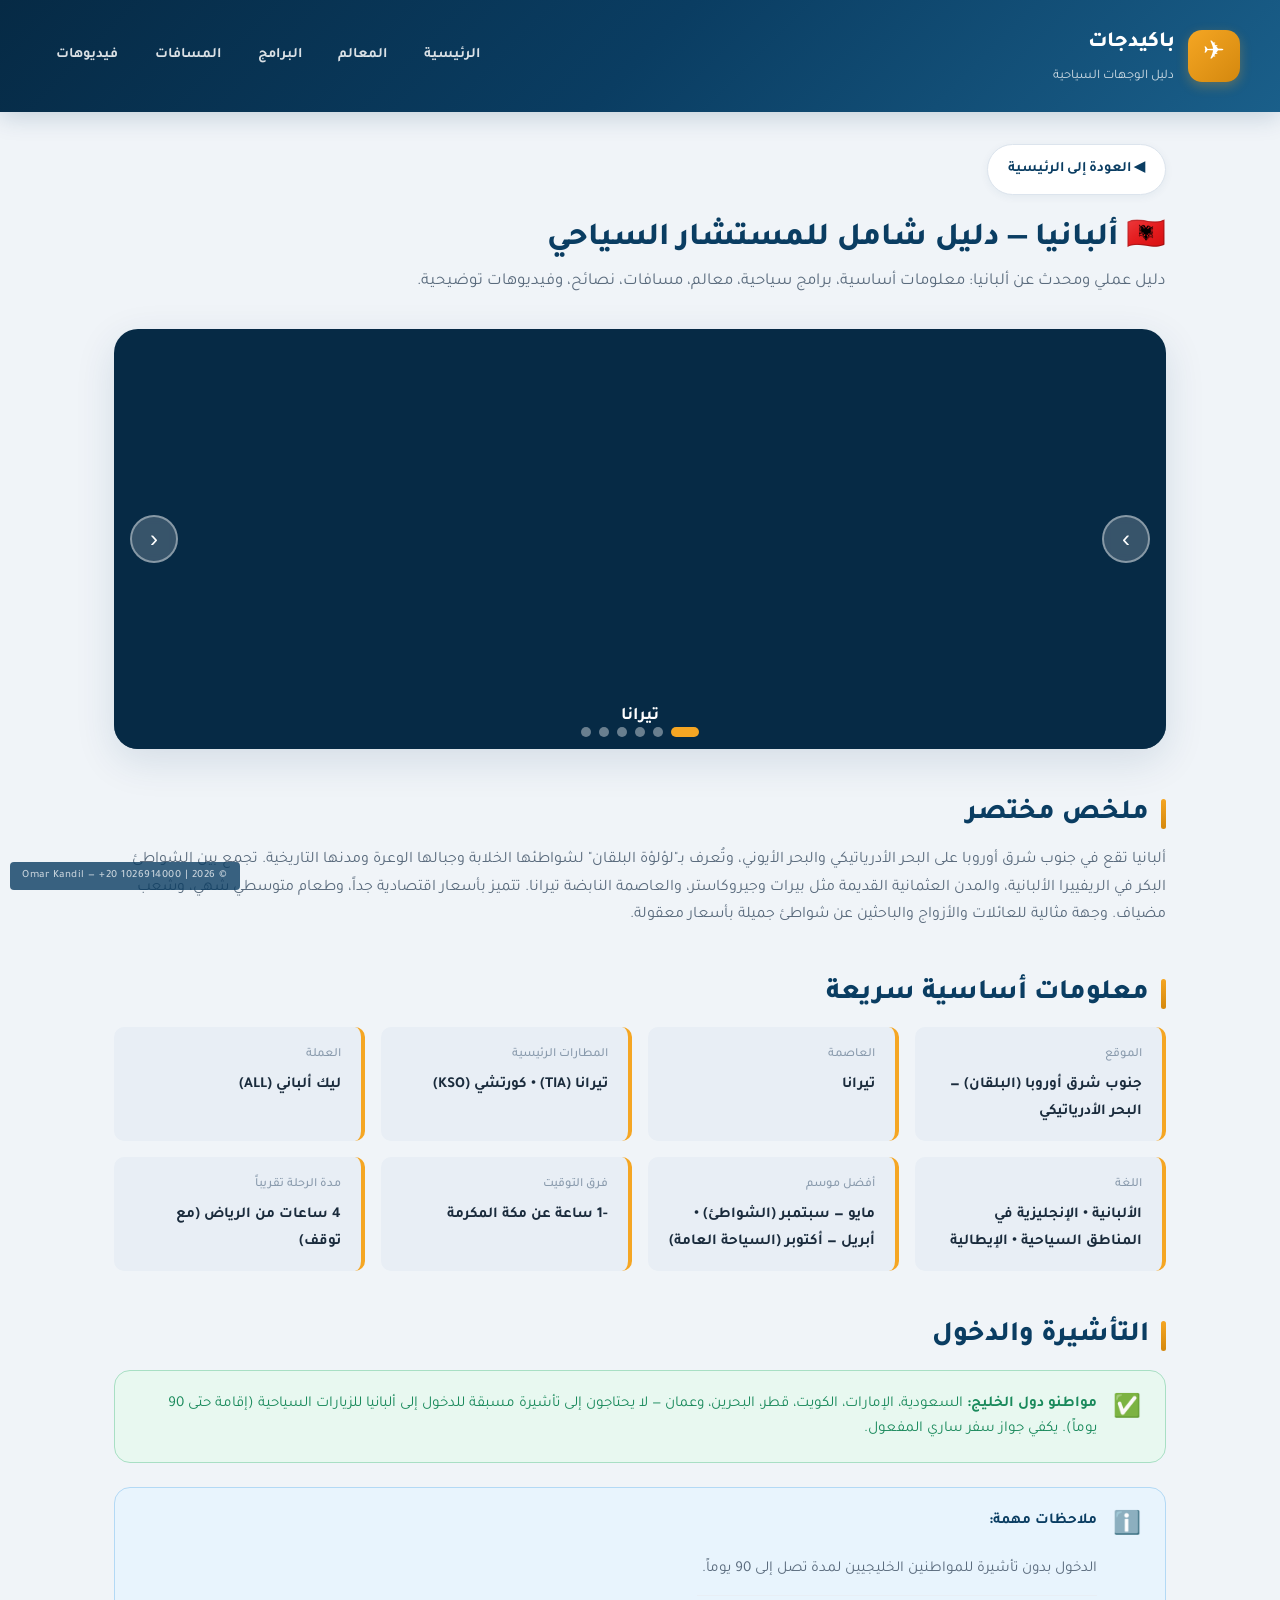
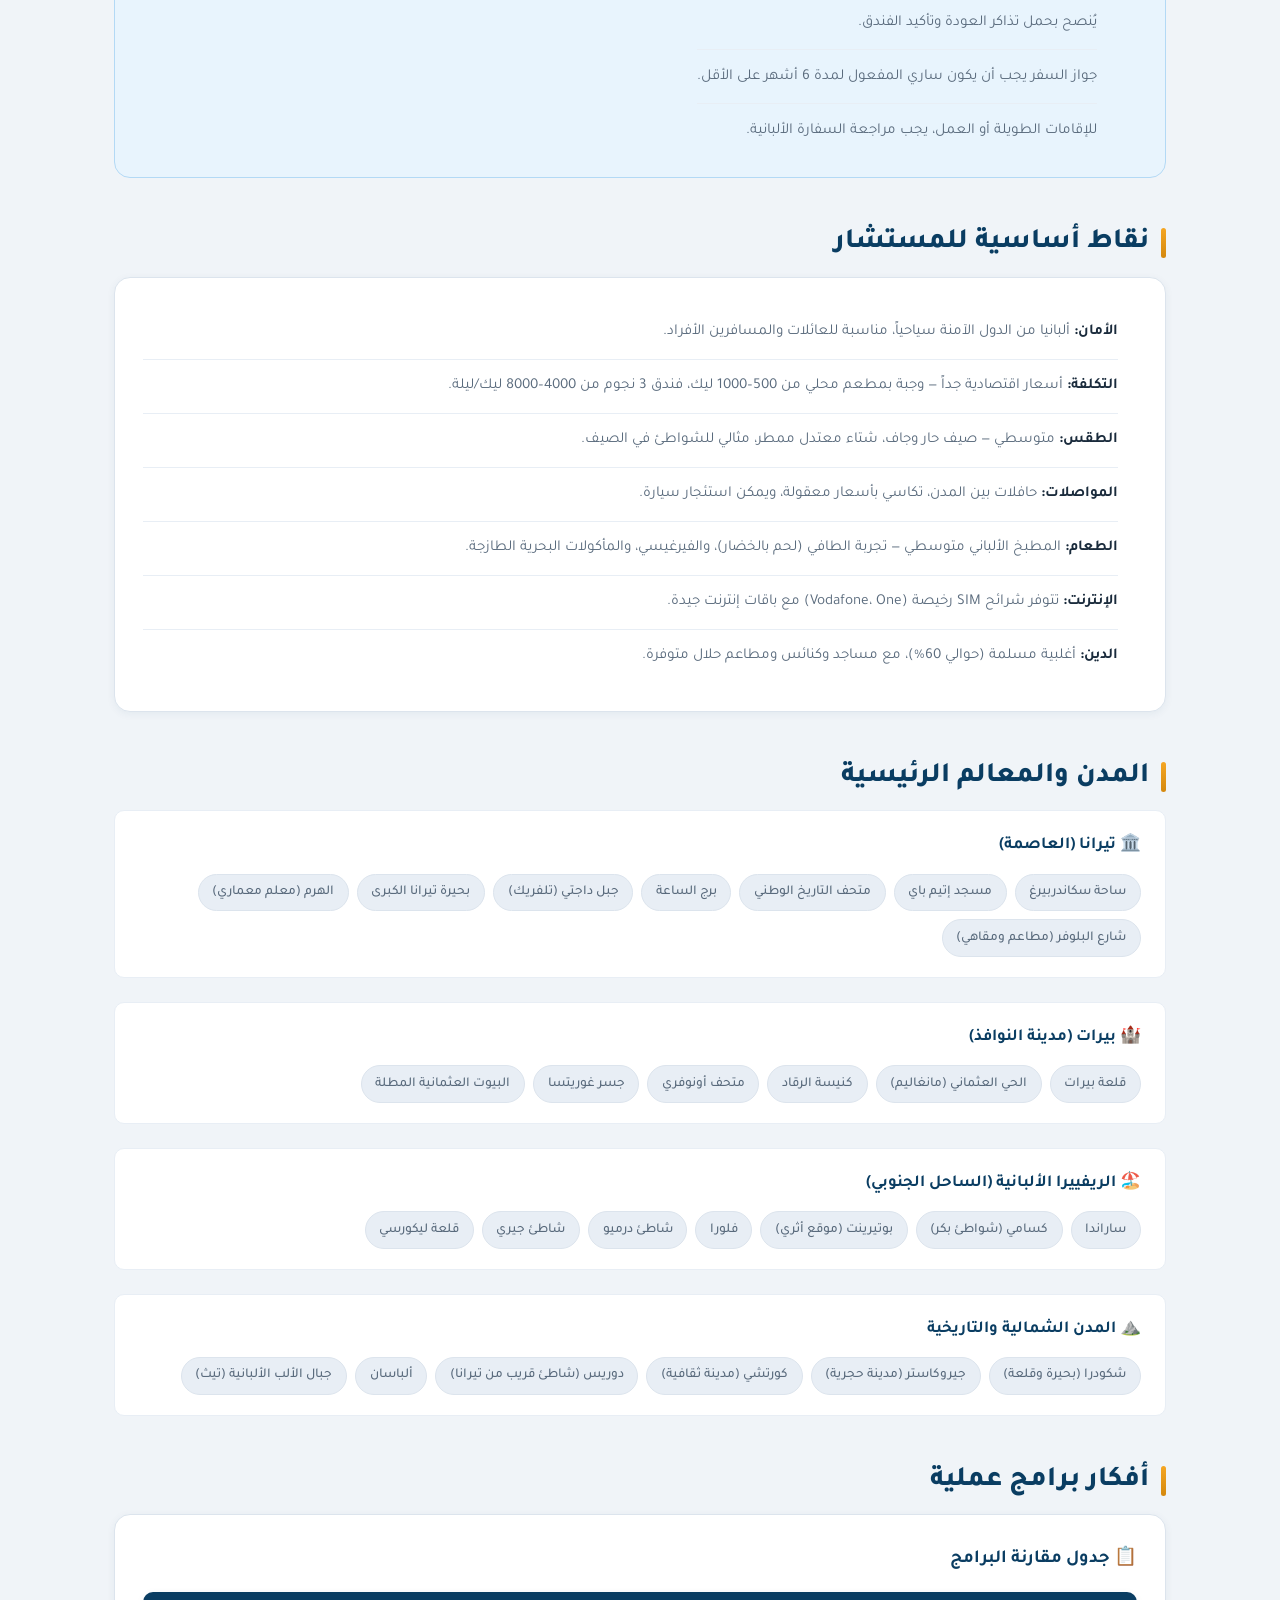
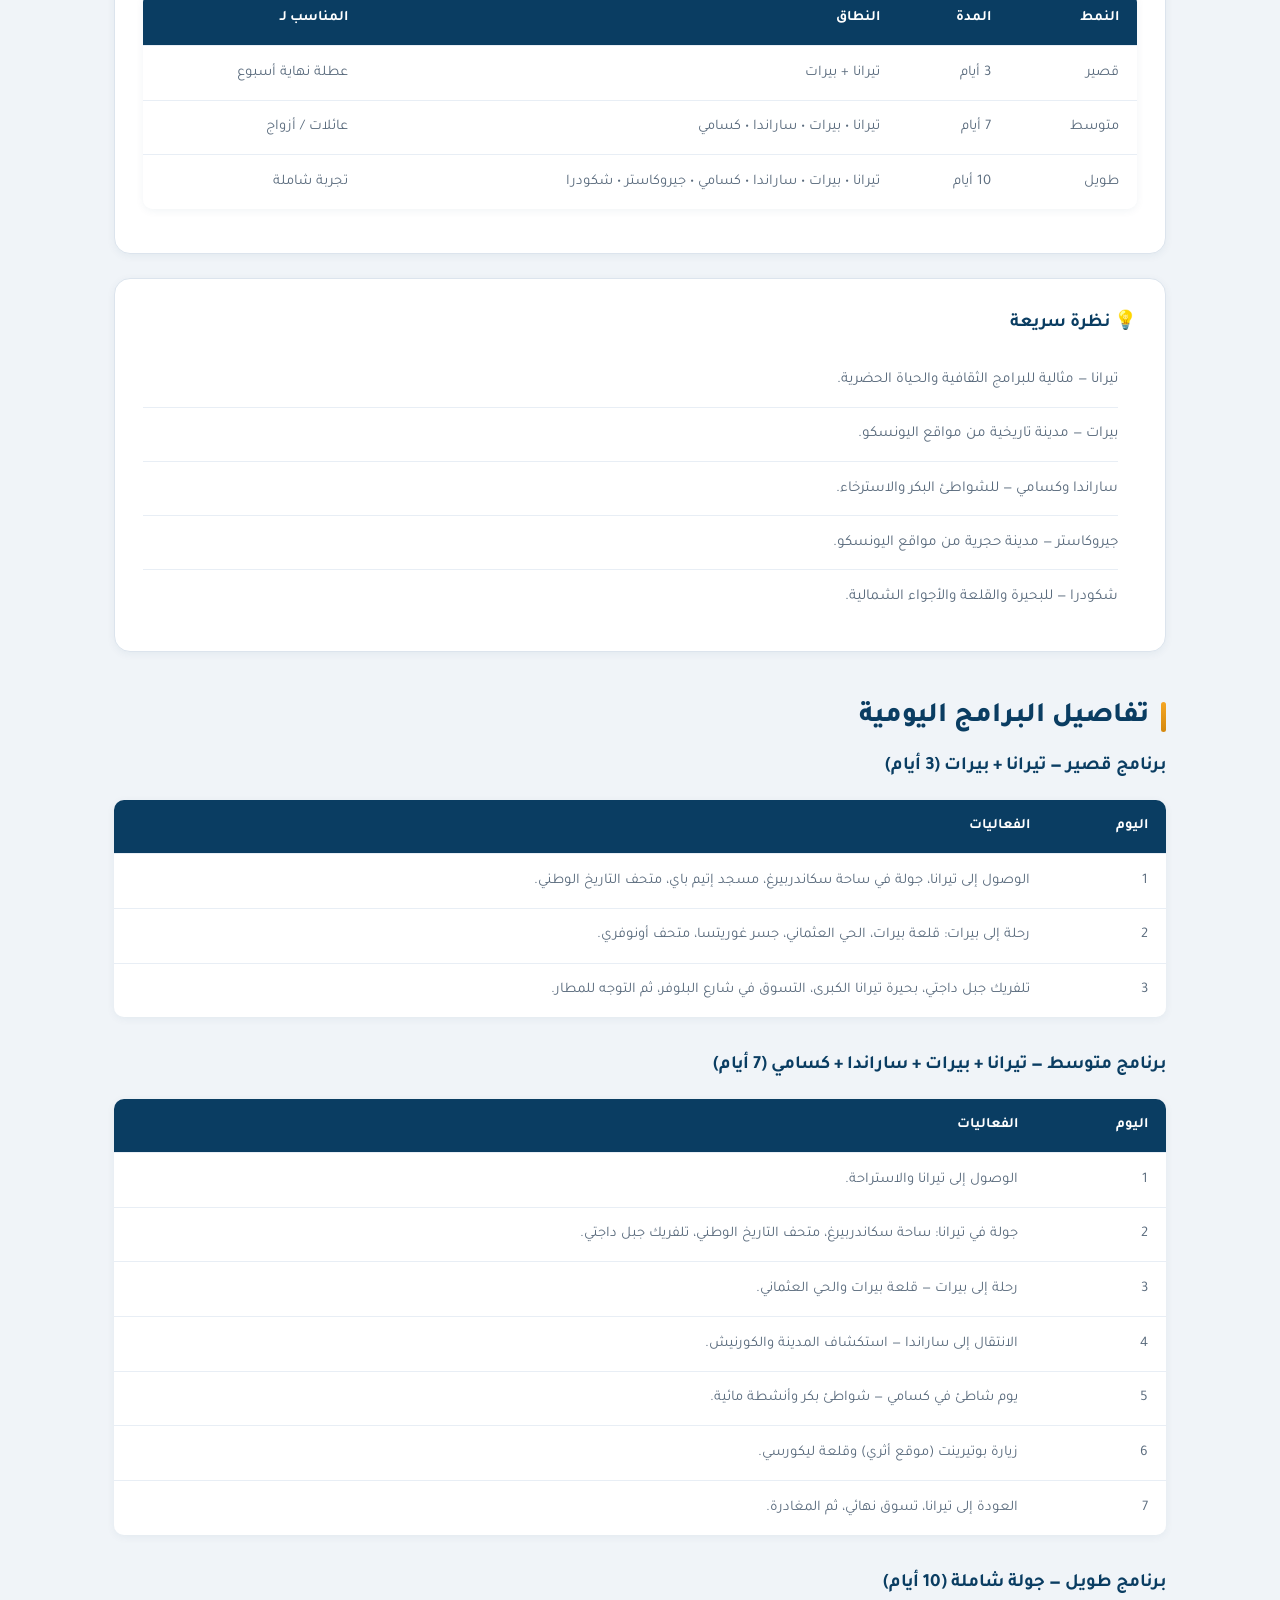
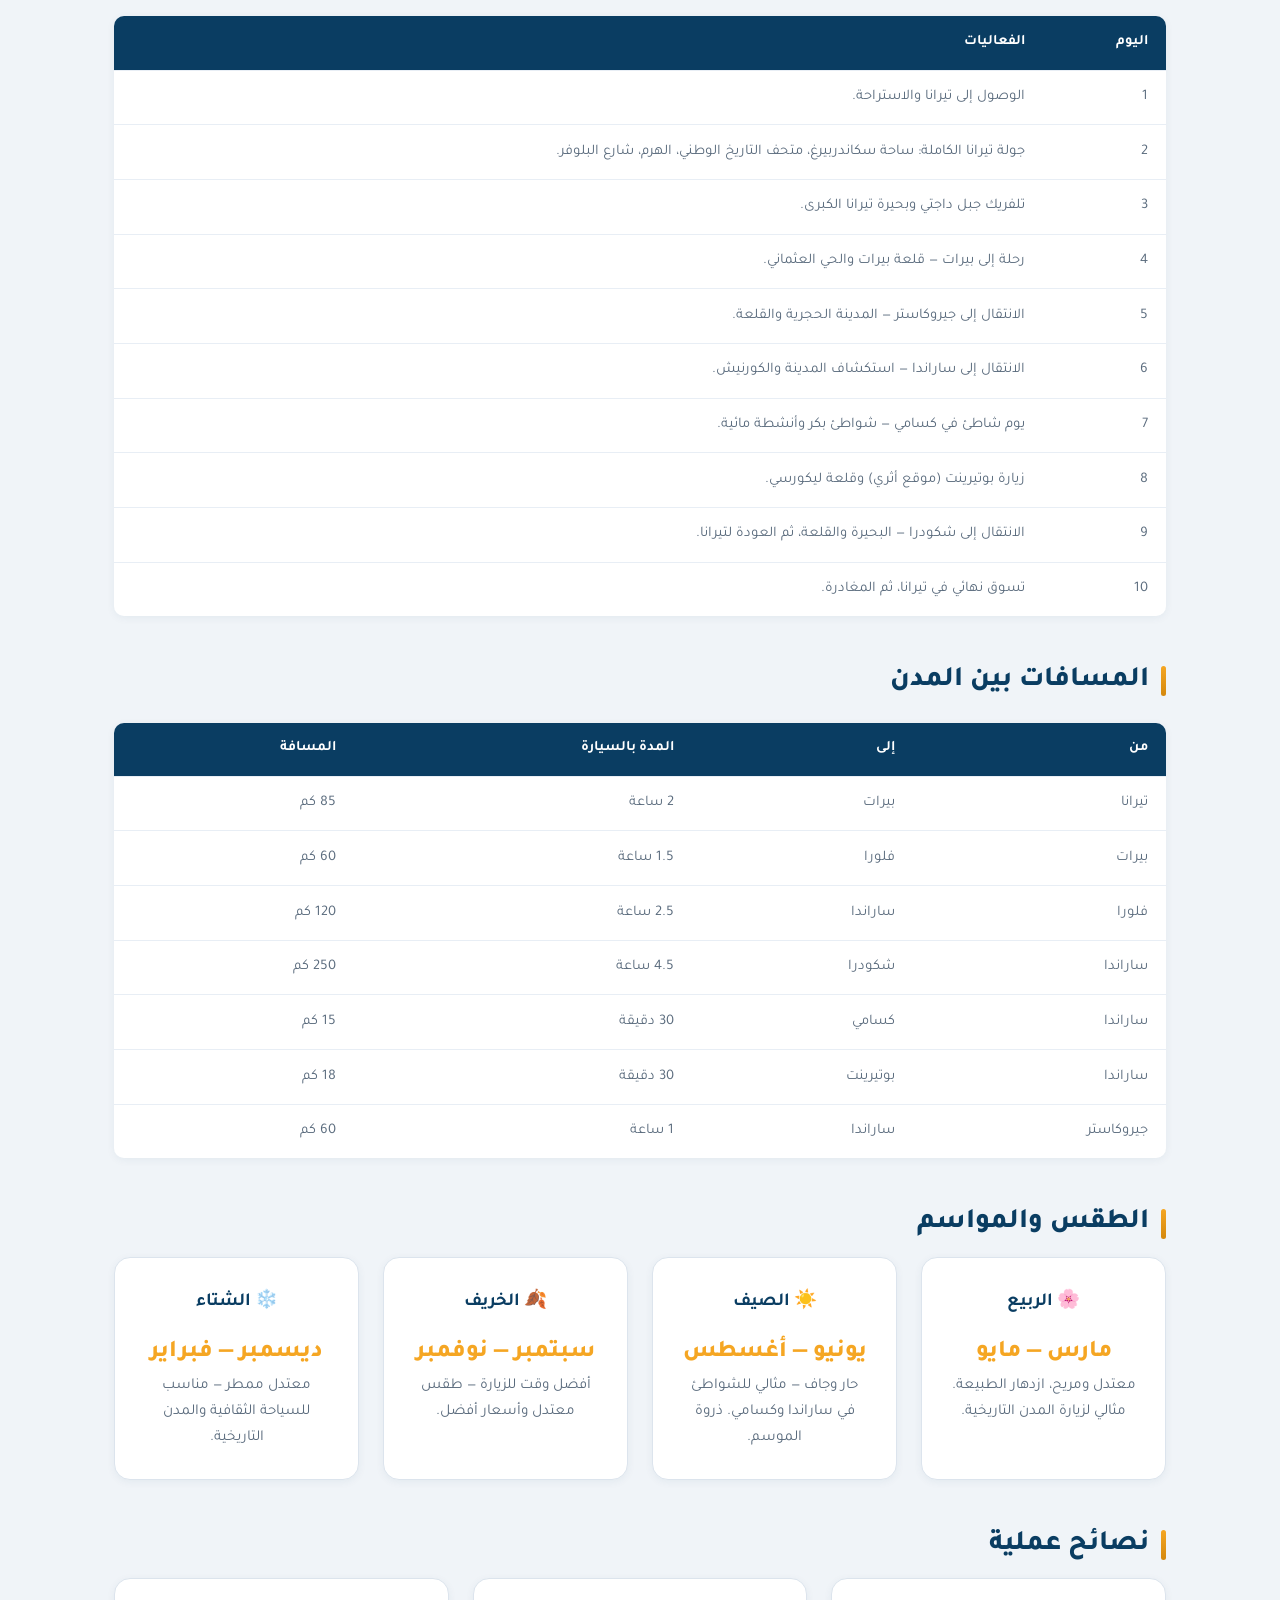
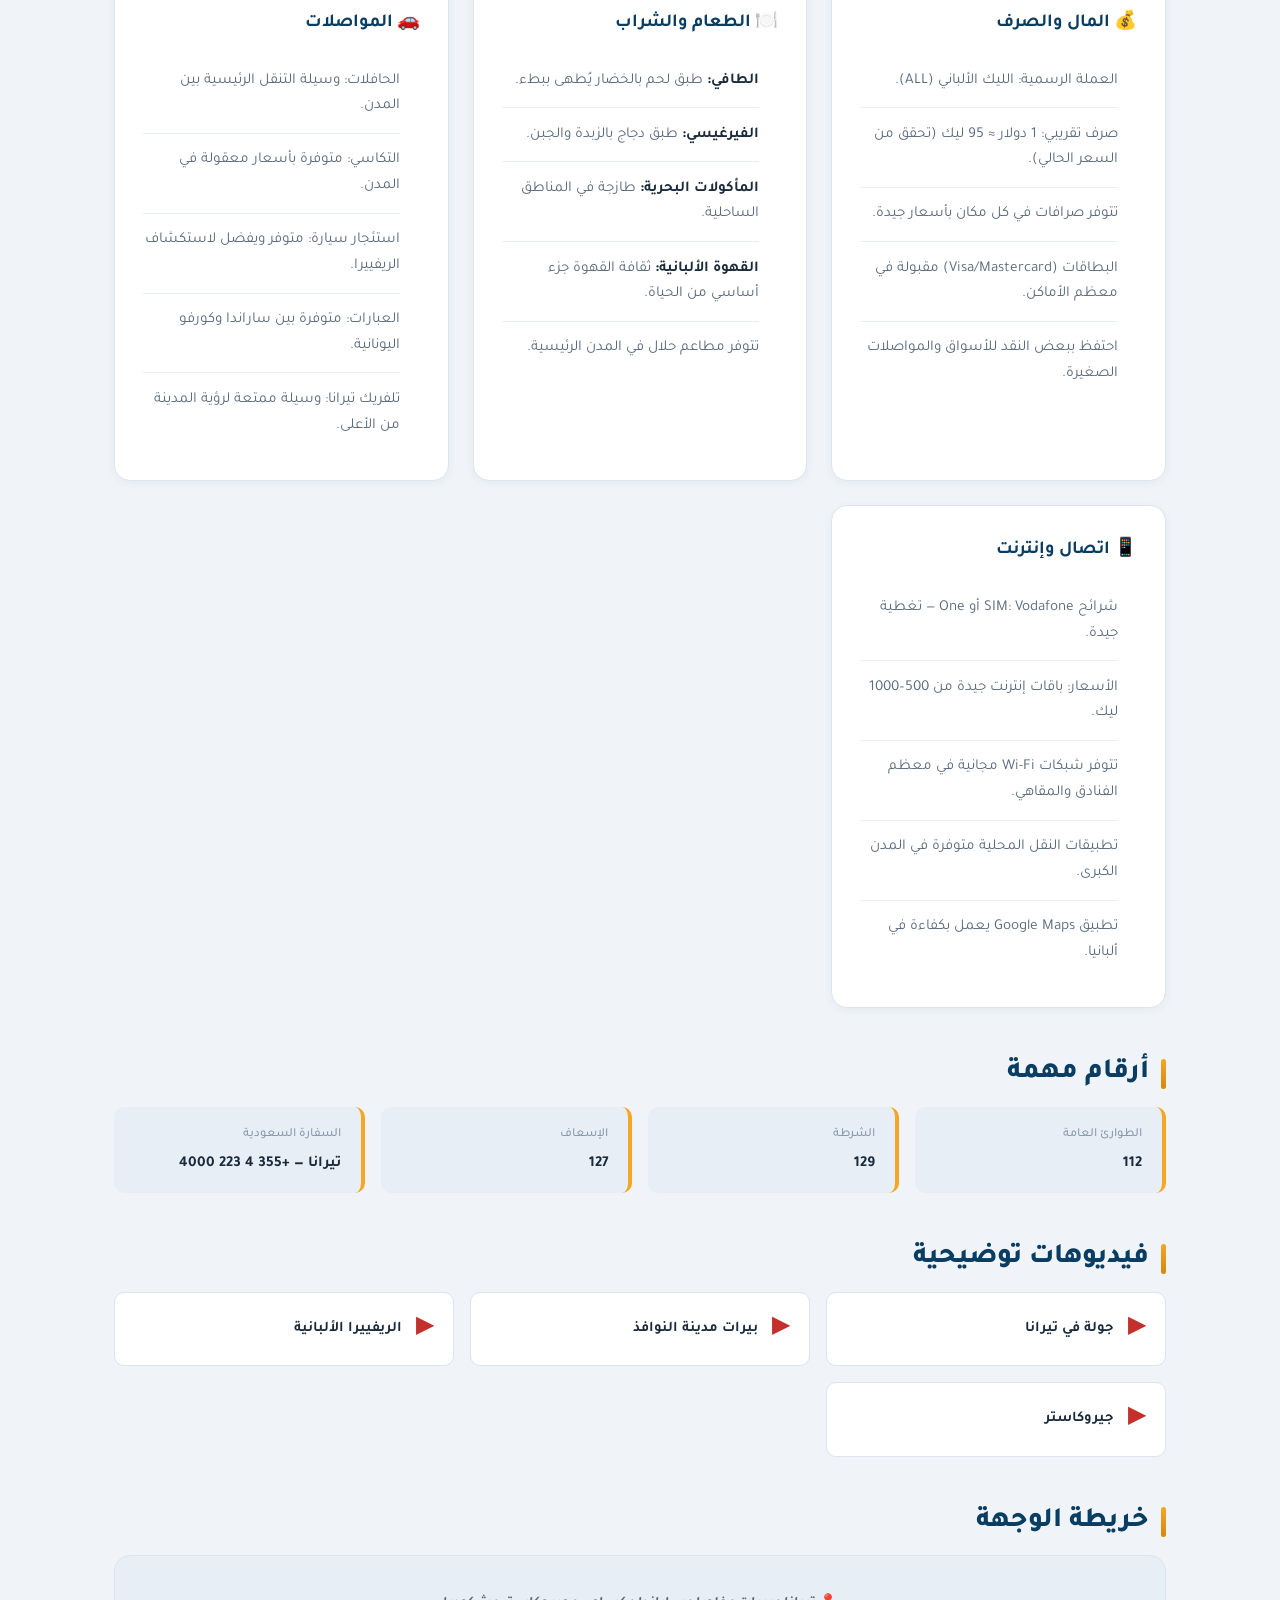
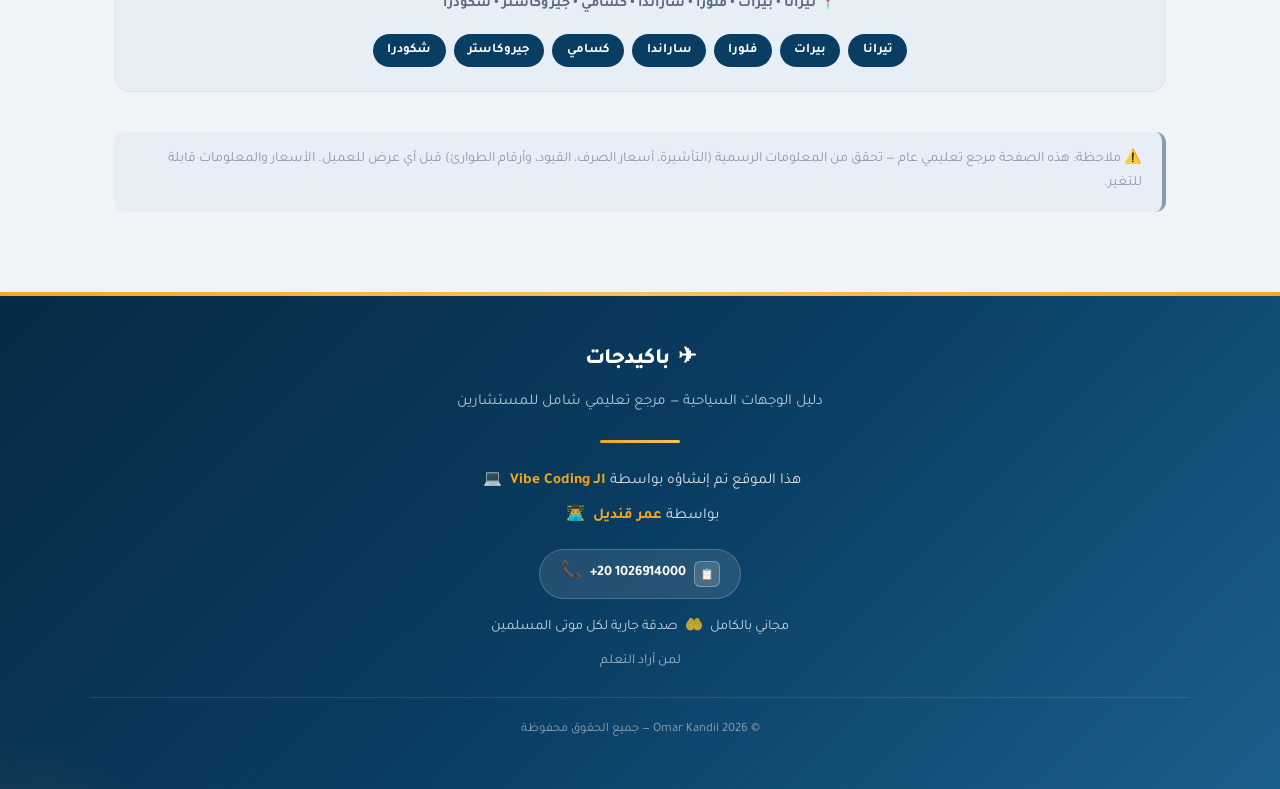
==== commit c8517d61: "v1.1" ====
--- a/albania.html
+++ b/albania.html
@@ -1,4 +1,5 @@
 <!DOCTYPE html>
+<!-- © 2026 Omar Kandil — 0102691400 | جميع الحقوق محفوظة -->
 <html lang="ar" dir="rtl">
 <head>
   <meta charset="UTF-8">
@@ -438,10 +439,20 @@
 </div>
 
 <footer>
-  <p><strong>باكيدجات</strong> — دليل الوجهات السياحية</p>
-  <p>مرجع تعليمي للمستشارين • برامج • معالم • نصائح عملية</p>
+  <div class="footer-inner">
+    <div class="footer-brand"><span class="footer-icon">✈</span>باكيدجات</div>
+    <p class="footer-tagline">دليل الوجهات السياحية — مرجع تعليمي شامل للمستشارين</p>
+    <div class="footer-divider"></div>
+    <p class="footer-credit">هذا الموقع تم إنشاؤه بواسطة <strong>الـ Vibe Coding</strong> <span class="credit-icon">💻</span></p>
+    <p class="footer-credit">بواسطة <strong>عمر قنديل</strong> <span class="credit-icon">👨‍💻</span></p>
+    <div class="footer-phone" dir="ltr"><span class="phone-icon">📞</span> +20 1026914000 <button class="copy-btn" onclick="copyPhoneNumber(this)" title="نسخ الرقم">📋</button></div>
+    <p class="footer-sadaqah">مجاني بالكامل <span class="sadaqah-icon">🤲</span> صدقة جارية لكل موتى المسلمين</p>
+    <p class="footer-learn">لمن أراد التعلم</p>
+    <p class="footer-copyright">© 2026 Omar Kandil — جميع الحقوق محفوظة</p>
+  </div>
 </footer>
 
 <script src="script.js"></script>
+<script src="protection.js"></script>
 </body>
 </html>
--- a/style.css
+++ b/style.css
@@ -1025,11 +1025,163 @@
 
 /* ===== الفوتر ===== */
 footer {
-  background: linear-gradient(135deg, var(--primary-dark) 0%, var(--primary) 100%);
+  background: linear-gradient(135deg, var(--primary-dark) 0%, var(--primary) 50%, var(--primary-light) 100%);
   color: rgba(255, 255, 255, 0.85);
-  padding: 2.5rem 1.5rem;
+  padding: 3rem 1.5rem 2.5rem;
   text-align: center;
   margin-top: 3rem;
+  position: relative;
+  overflow: hidden;
+}
+
+footer::before {
+  content: '';
+  position: absolute;
+  top: 0;
+  left: 0;
+  right: 0;
+  height: 4px;
+  background: linear-gradient(90deg, var(--accent), var(--accent-light), var(--accent));
+}
+
+footer::after {
+  content: '';
+  position: absolute;
+  bottom: -50%;
+  left: -10%;
+  width: 300px;
+  height: 300px;
+  background: radial-gradient(circle, rgba(245, 166, 35, 0.1) 0%, transparent 70%);
+  border-radius: 50%;
+  pointer-events: none;
+}
+
+.footer-inner {
+  max-width: 1100px;
+  margin: 0 auto;
+  position: relative;
+  z-index: 1;
+}
+
+.footer-brand {
+  font-size: 1.4rem;
+  font-weight: 800;
+  color: #fff;
+  margin-bottom: 0.5rem;
+  letter-spacing: -0.5px;
+}
+
+.footer-brand .footer-icon {
+  display: inline-block;
+  margin-left: 0.5rem;
+}
+
+.footer-tagline {
+  font-size: 0.95rem;
+  color: rgba(255, 255, 255, 0.7);
+  margin-bottom: 1.5rem;
+}
+
+.footer-divider {
+  width: 80px;
+  height: 3px;
+  background: linear-gradient(90deg, var(--accent), var(--accent-light));
+  border-radius: 3px;
+  margin: 0 auto 1.5rem;
+}
+
+.footer-credit {
+  font-size: 0.95rem;
+  color: rgba(255, 255, 255, 0.85);
+  margin-bottom: 0.5rem;
+  line-height: 1.8;
+}
+
+.footer-credit strong {
+  color: var(--accent);
+  font-weight: 700;
+}
+
+.footer-credit .credit-icon {
+  display: inline-block;
+  margin: 0 0.25rem;
+}
+
+.footer-phone {
+  display: inline-flex;
+  align-items: center;
+  gap: 0.5rem;
+  background: rgba(255, 255, 255, 0.1);
+  border: 1px solid rgba(255, 255, 255, 0.2);
+  padding: 0.5rem 1.25rem;
+  border-radius: var(--radius-full);
+  font-size: 0.9rem;
+  font-weight: 600;
+  color: #fff;
+  margin: 0.75rem 0 1rem;
+  transition: var(--transition);
+  direction: ltr;
+  unicode-bidi: embed;
+}
+
+.footer-phone:hover {
+  background: rgba(255, 255, 255, 0.2);
+  border-color: var(--accent);
+  transform: translateY(-2px);
+}
+
+.footer-phone .phone-icon {
+  color: var(--accent);
+  font-size: 1.1rem;
+}
+
+.copy-btn {
+  background: rgba(255, 255, 255, 0.15);
+  border: 1px solid rgba(255, 255, 255, 0.3);
+  color: #fff;
+  width: 26px;
+  height: 26px;
+  border-radius: 6px;
+  font-size: 0.7rem;
+  cursor: pointer;
+  display: inline-flex;
+  align-items: center;
+  justify-content: center;
+  transition: var(--transition);
+  padding: 0;
+  line-height: 1;
+}
+
+.copy-btn:hover {
+  background: var(--accent);
+  border-color: var(--accent);
+  transform: scale(1.1);
+}
+
+.footer-sadaqah {
+  font-size: 0.9rem;
+  color: rgba(255, 255, 255, 0.75);
+  margin-bottom: 0.5rem;
+  line-height: 1.8;
+}
+
+.footer-sadaqah .sadaqah-icon {
+  display: inline-block;
+  margin: 0 0.25rem;
+}
+
+.footer-learn {
+  font-size: 0.85rem;
+  color: rgba(255, 255, 255, 0.6);
+  margin-bottom: 1.5rem;
+}
+
+.footer-copyright {
+  font-size: 0.8rem;
+  color: rgba(255, 255, 255, 0.5);
+  border-top: 1px solid rgba(255, 255, 255, 0.1);
+  padding-top: 1.25rem;
+  margin-top: 1rem;
 }
 
 footer p {
@@ -1112,16 +1264,16 @@
 .back-to-top {
   position: fixed;
   bottom: 2rem;
-  left: 2rem;
-  width: 50px;
-  height: 50px;
-  background: var(--primary);
-  color: #fff;
-  border: none;
+  right: 2rem;
+  width: 52px;
+  height: 52px;
+  background: linear-gradient(135deg, var(--primary), var(--primary-light));
+  color: #fff;
+  border: 2px solid rgba(255, 255, 255, 0.3);
   border-radius: 50%;
   font-size: 1.5rem;
   cursor: pointer;
-  box-shadow: var(--shadow-lg);
+  box-shadow: 0 8px 24px rgba(10, 61, 98, 0.3);
   opacity: 0;
   visibility: hidden;
   transition: var(--transition);
@@ -1129,6 +1281,7 @@
   display: flex;
   align-items: center;
   justify-content: center;
+  backdrop-filter: blur(4px);
 }
 
 .back-to-top.visible {
@@ -1137,8 +1290,10 @@
 }
 
 .back-to-top:hover {
-  background: var(--accent);
-  transform: translateY(-4px);
+  background: linear-gradient(135deg, var(--accent), var(--accent-dark));
+  border-color: var(--accent);
+  transform: translateY(-4px) scale(1.05);
+  box-shadow: 0 12px 32px rgba(245, 166, 35, 0.4);
 }
 
 /* ===== مساعدات ===== */
@@ -1249,4 +1404,81 @@
   body {
     background: #fff;
   }
-}+}
+
+/* ============================================
+   حماية الموقع
+   © 2026 Omar Kandil — 0102691400
+   جميع الحقوق محفوظة
+   ============================================ */
+
+/* منع تحديد النص */
+* {
+  -webkit-user-select: none !important;
+  -moz-user-select: none !important;
+  -ms-user-select: none !important;
+  user-select: none !important;
+  -webkit-touch-callout: none !important;
+}
+
+/* منع سحب الصور */
+img {
+  -webkit-user-drag: none !important;
+  -khtml-user-drag: none !important;
+  -moz-user-drag: none !important;
+  -o-user-drag: none !important;
+  user-drag: none !important;
+  pointer-events: none !important;
+}
+
+/* السماح بالتفاعل مع الروابط والأزرار */
+a, button {
+  pointer-events: auto !important;
+}
+
+/* علامة مائية */
+#site-watermark {
+  position: fixed;
+  bottom: 10px;
+  left: 10px;
+  background: rgba(10, 61, 98, 0.8);
+  color: rgba(255, 255, 255, 0.7);
+  padding: 4px 12px;
+  border-radius: 4px;
+  font-family: 'Tajawal', sans-serif;
+  font-size: 11px;
+  font-weight: 500;
+  z-index: 9999;
+  pointer-events: none;
+  letter-spacing: 0.5px;
+}
+
+/* تنبيه الحماية */
+#protection-alert {
+  position: fixed;
+  top: 20px;
+  left: 50%;
+  transform: translateX(-50%);
+  background: #c0392b;
+  color: #fff;
+  padding: 12px 24px;
+  border-radius: 8px;
+  font-family: 'Tajawal', sans-serif;
+  font-size: 14px;
+  font-weight: 700;
+  z-index: 99999;
+  box-shadow: 0 4px 20px rgba(192, 57, 43, 0.4);
+  animation: protectionFadeIn 0.3s ease;
+  text-align: center;
+  max-width: 90%;
+}
+
+@keyframes protectionFadeIn {
+  from { opacity: 0; transform: translateX(-50%) translateY(-20px); }
+  to { opacity: 1; transform: translateX(-50%) translateY(0); }
+}
+
+@keyframes protectionFadeOut {
+  from { opacity: 1; transform: translateX(-50%) translateY(0); }
+  to { opacity: 0; transform: translateX(-50%) translateY(-20px); }
+}
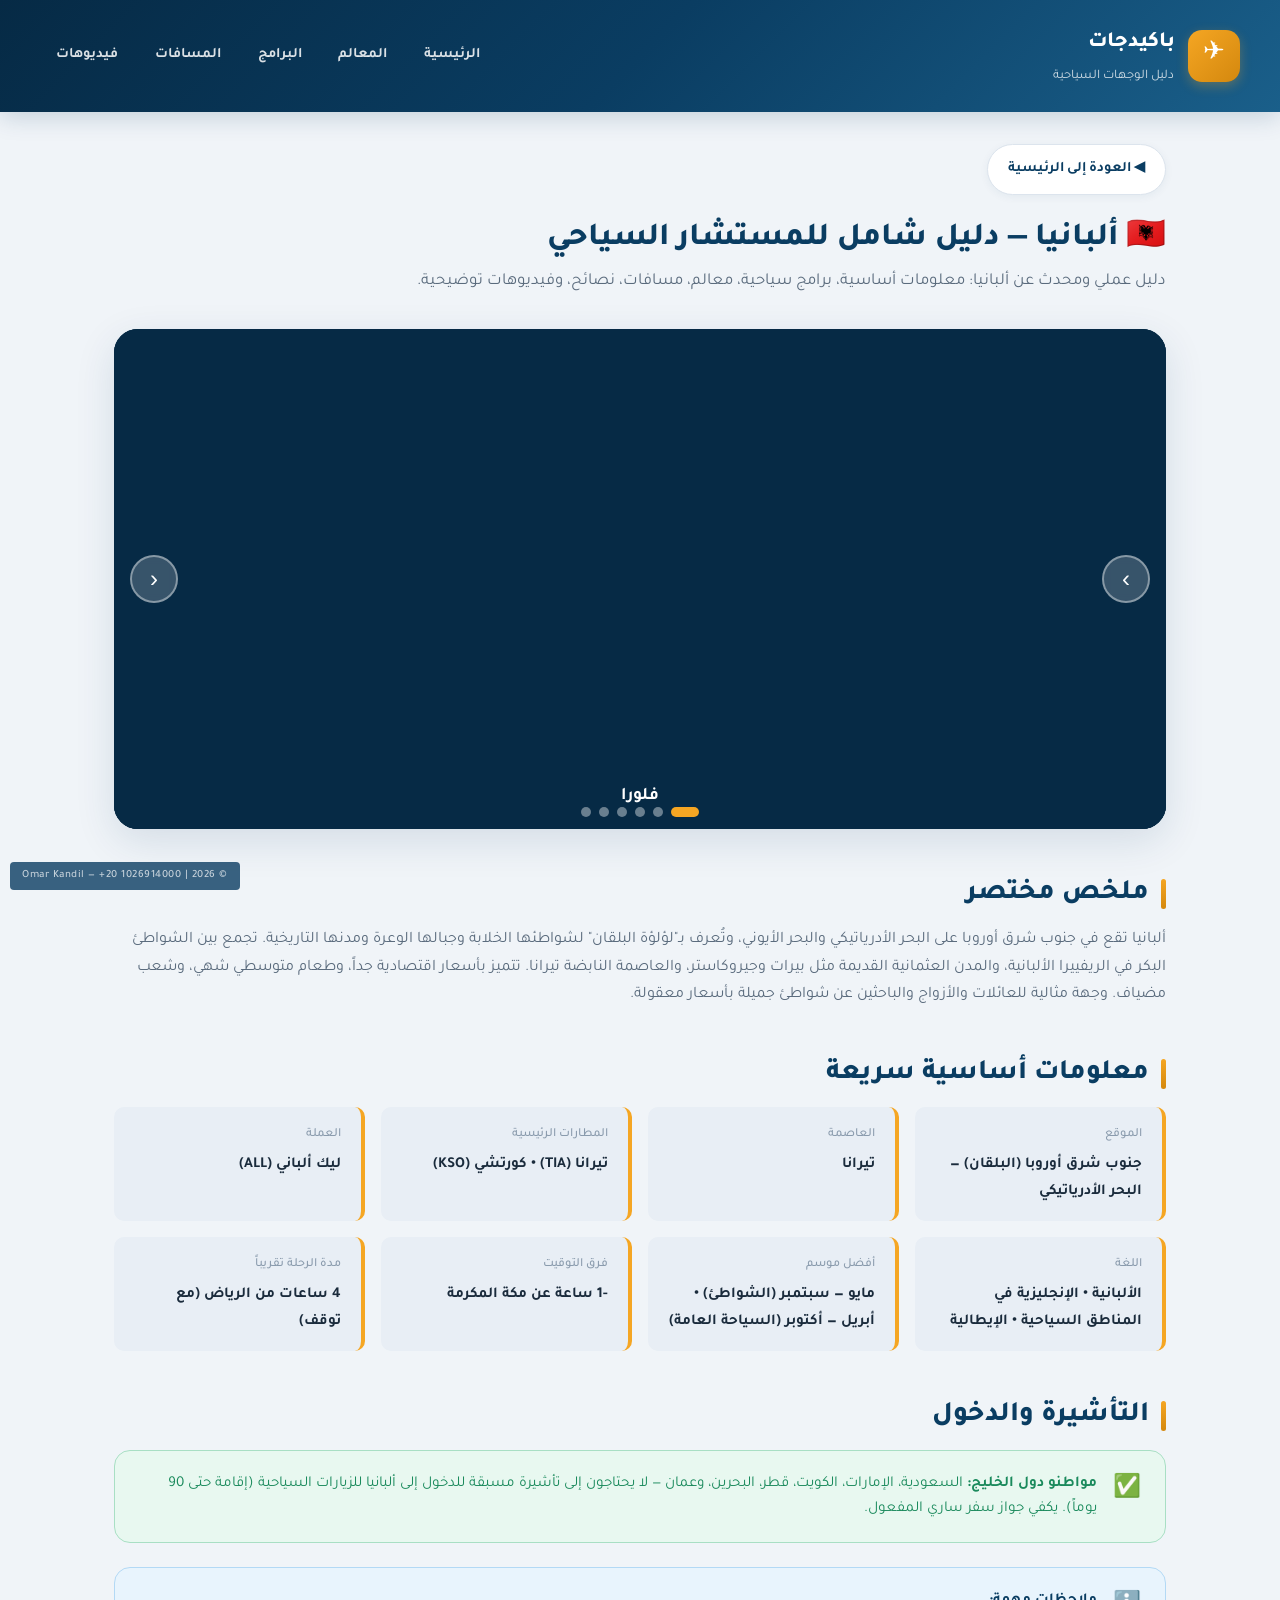
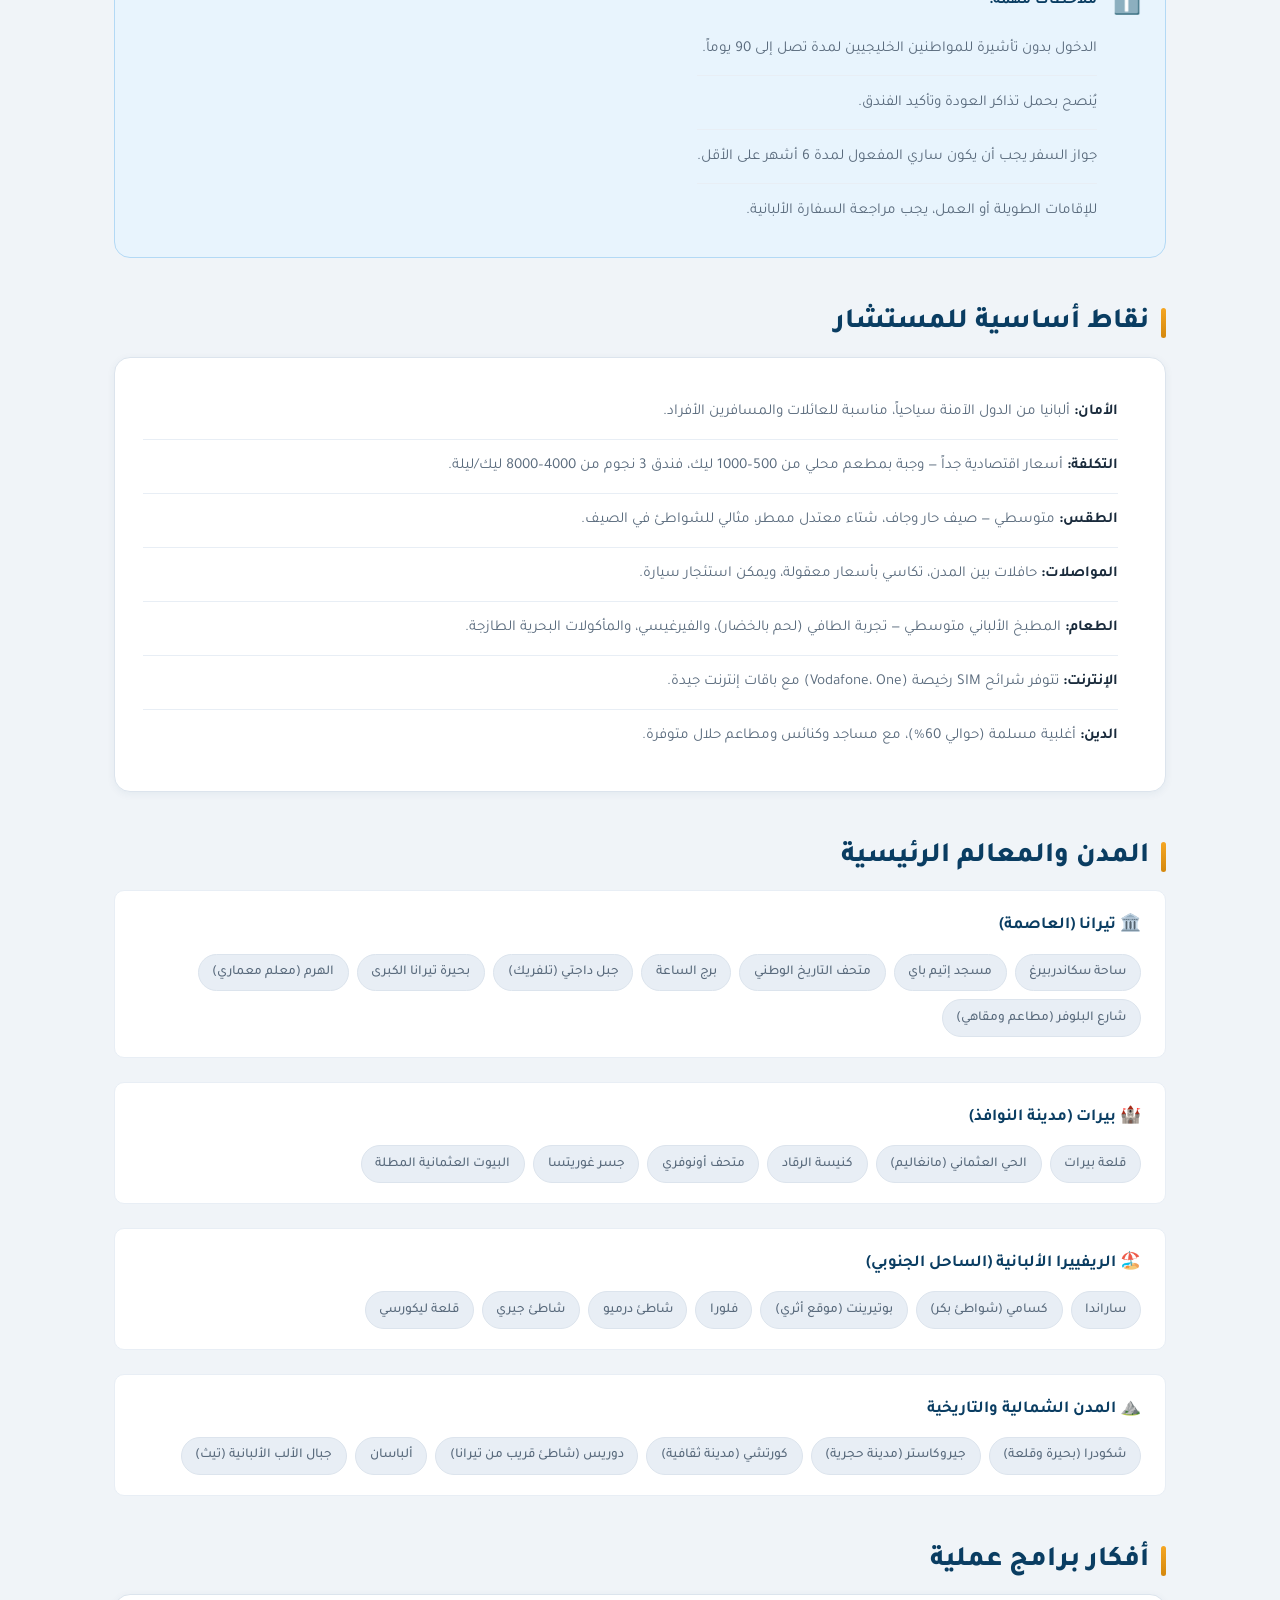
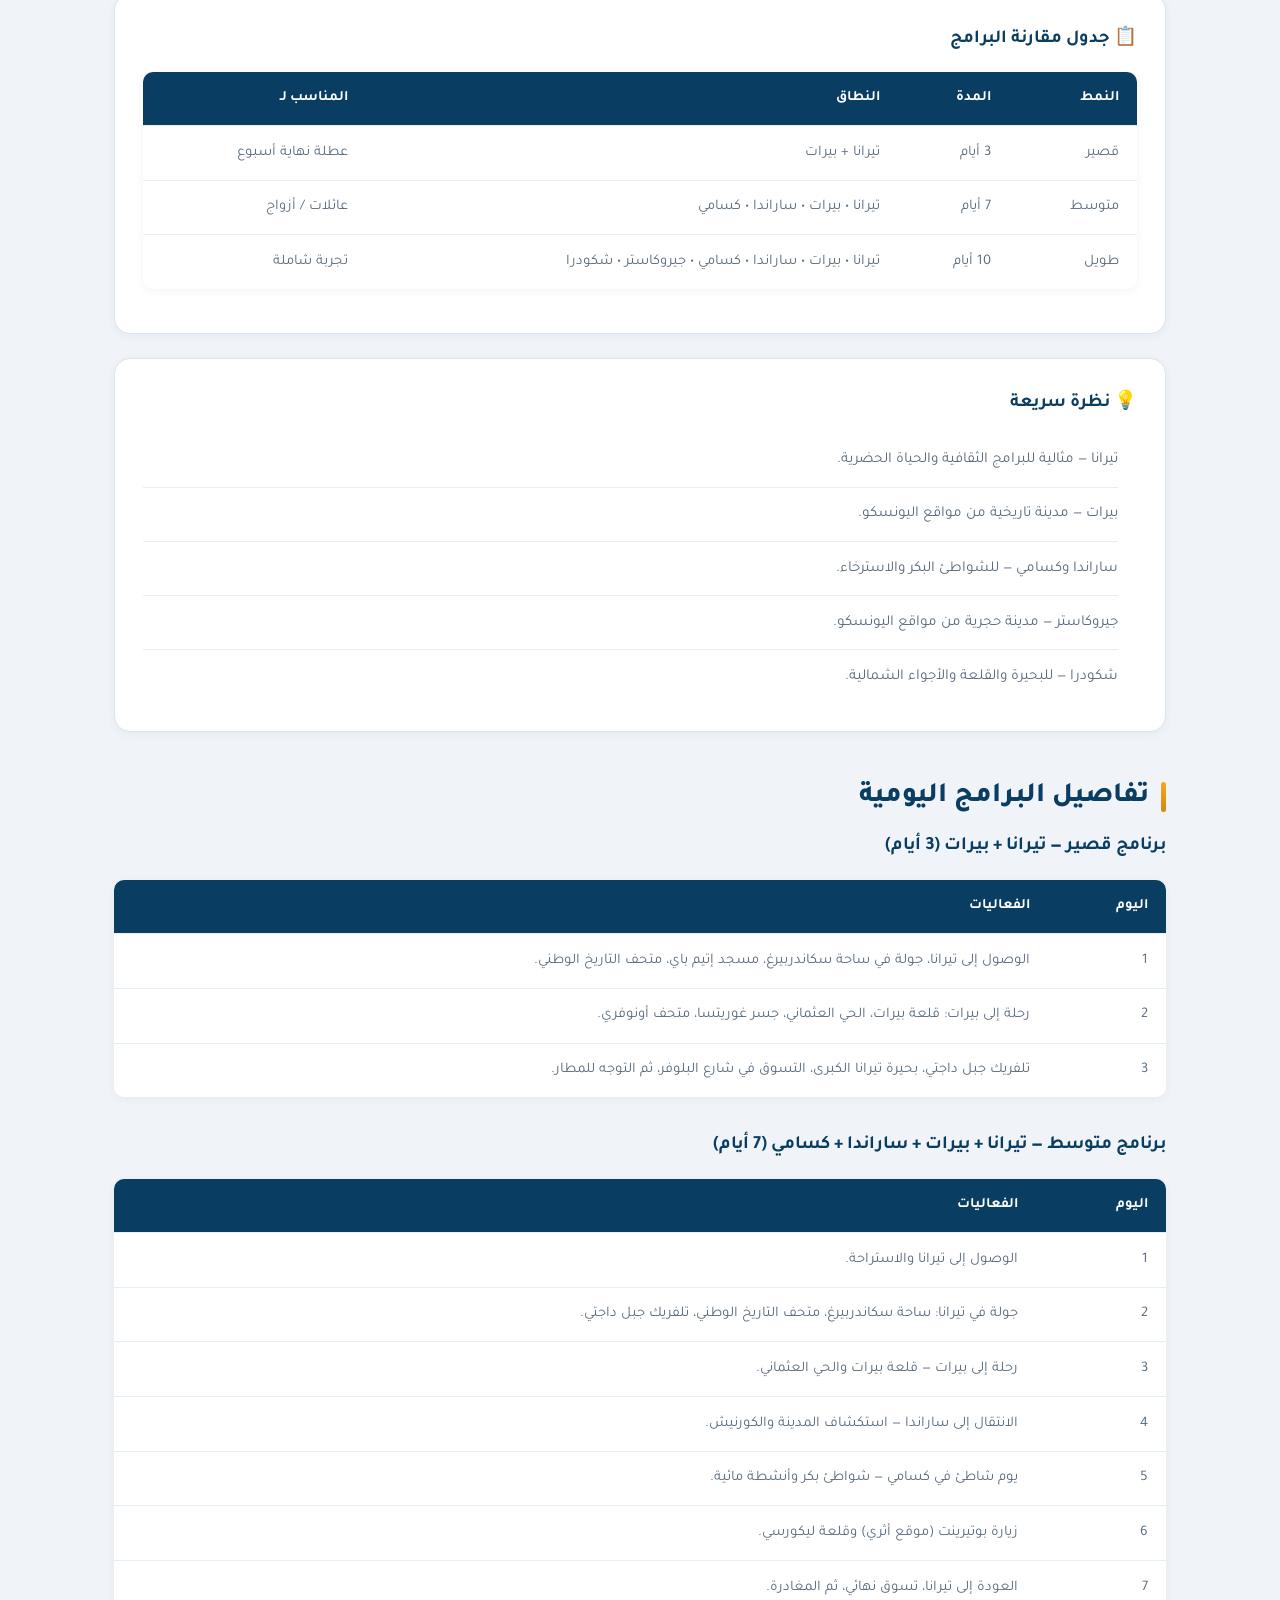
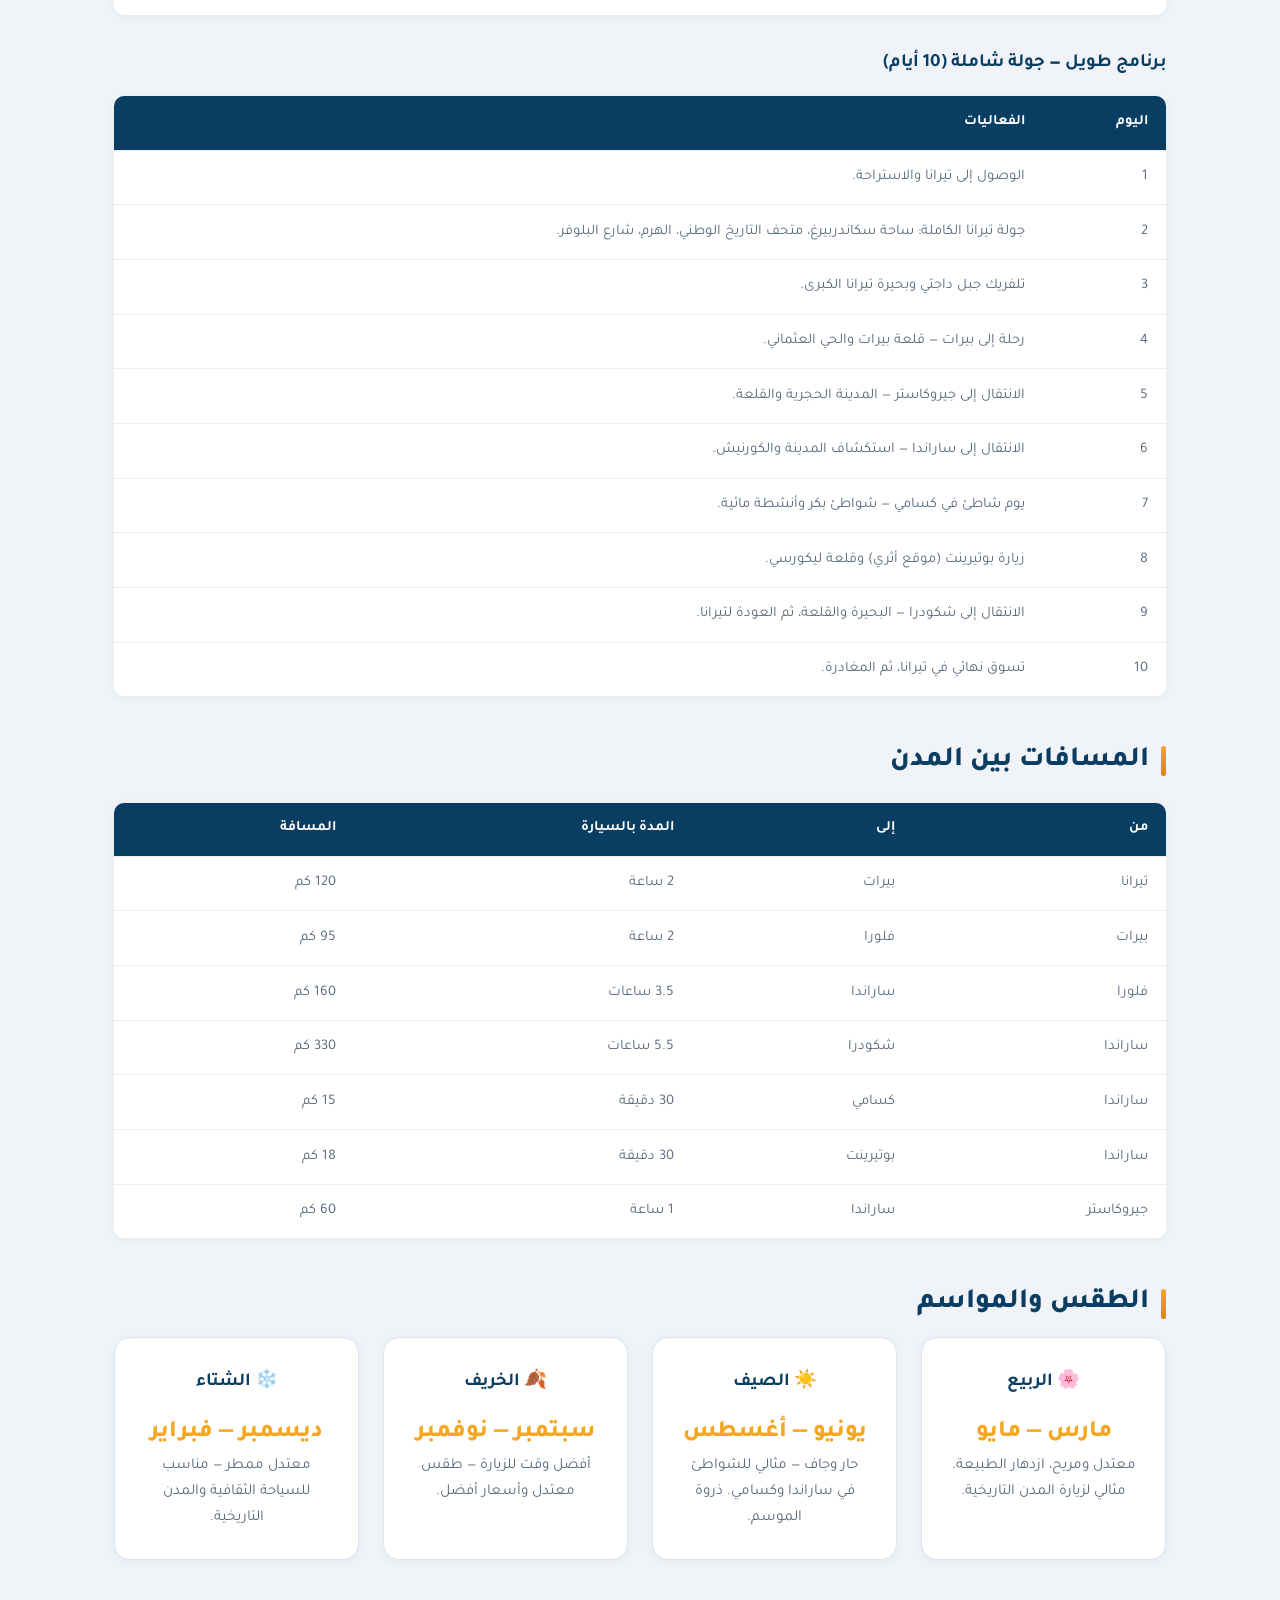
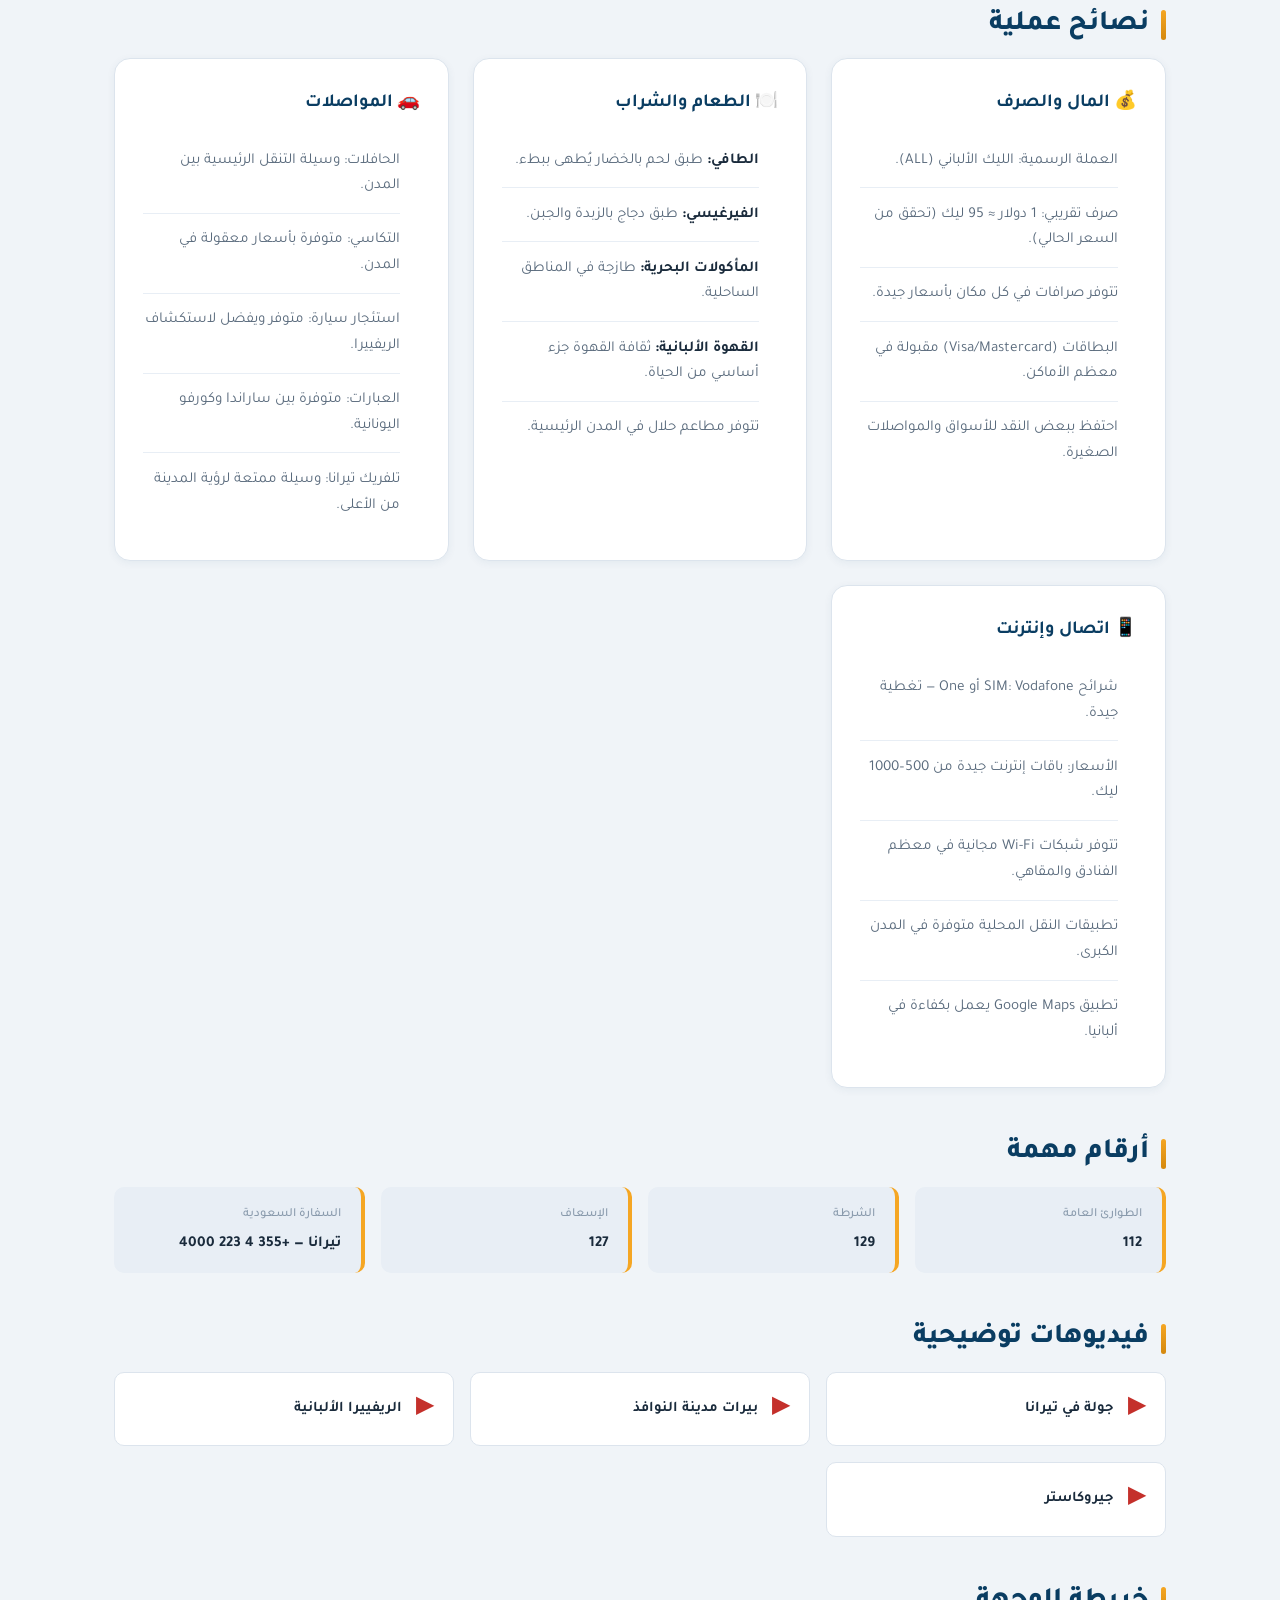
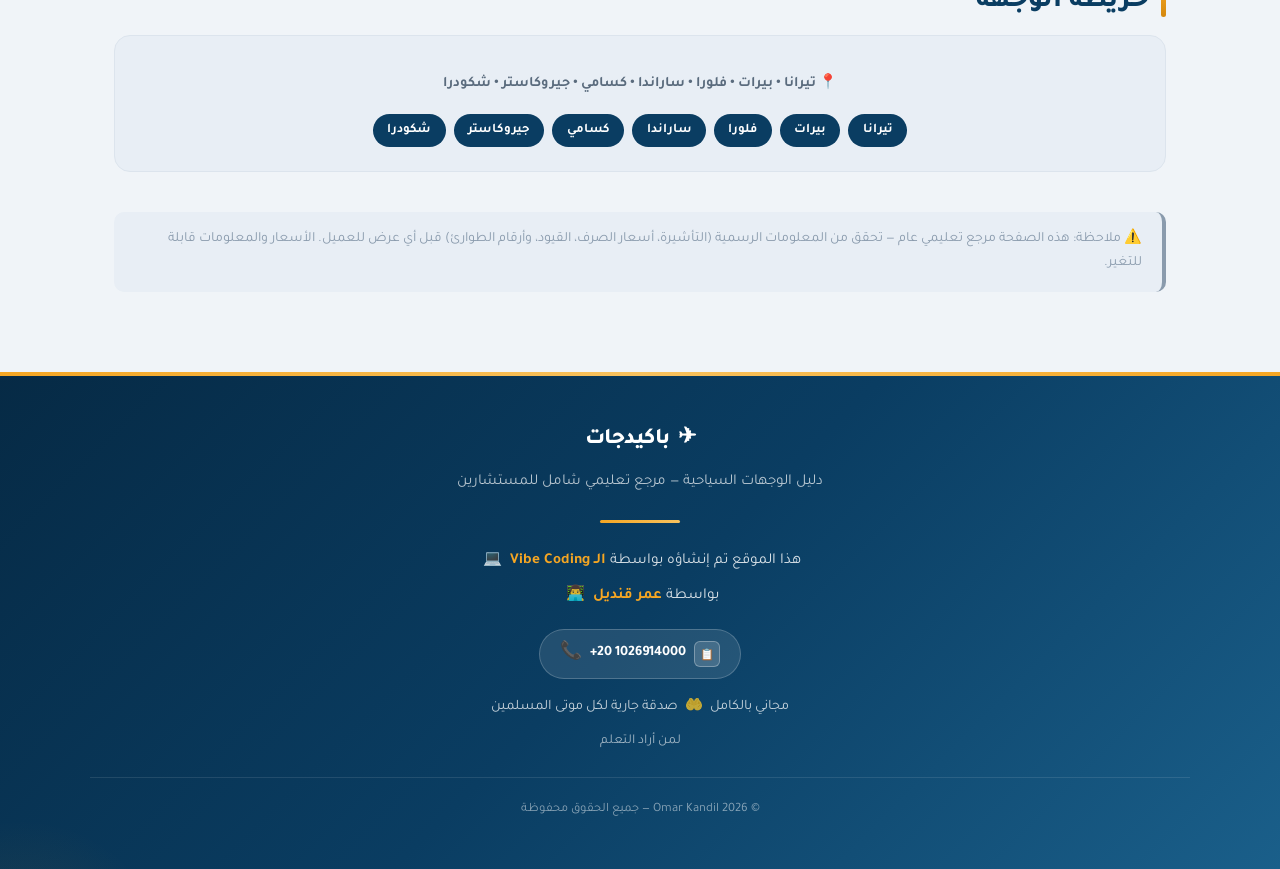
==== commit 6fb5dfad: "UPDATE" ====
--- a/albania.html
+++ b/albania.html
@@ -297,10 +297,10 @@
     <table>
       <thead><tr><th>من</th><th>إلى</th><th>المدة بالسيارة</th><th>المسافة</th></tr></thead>
       <tbody>
-        <tr><td>تيرانا</td><td>بيرات</td><td>2 ساعة</td><td>85 كم</td></tr>
-        <tr><td>بيرات</td><td>فلورا</td><td>1.5 ساعة</td><td>60 كم</td></tr>
-        <tr><td>فلورا</td><td>ساراندا</td><td>2.5 ساعة</td><td>120 كم</td></tr>
-        <tr><td>ساراندا</td><td>شكودرا</td><td>4.5 ساعة</td><td>250 كم</td></tr>
+        <tr><td>تيرانا</td><td>بيرات</td><td>2 ساعة</td><td>120 كم</td></tr>
+        <tr><td>بيرات</td><td>فلورا</td><td>2 ساعة</td><td>95 كم</td></tr>
+        <tr><td>فلورا</td><td>ساراندا</td><td>3.5 ساعات</td><td>160 كم</td></tr>
+        <tr><td>ساراندا</td><td>شكودرا</td><td>5.5 ساعات</td><td>330 كم</td></tr>
         <tr><td>ساراندا</td><td>كسامي</td><td>30 دقيقة</td><td>15 كم</td></tr>
         <tr><td>ساراندا</td><td>بوتيرينت</td><td>30 دقيقة</td><td>18 كم</td></tr>
         <tr><td>جيروكاستر</td><td>ساراندا</td><td>1 ساعة</td><td>60 كم</td></tr>
--- a/style.css
+++ b/style.css
@@ -731,8 +731,10 @@
 .slider-viewport {
   position: relative;
   width: 100%;
-  height: 420px;
+  aspect-ratio: 16 / 9;
+  max-height: 500px;
   overflow: hidden;
+  background: var(--primary-dark);
 }
 
 .slider-track {
@@ -743,15 +745,19 @@
 
 .slider-slide {
   position: relative;
+  flex: 0 0 100%;
+  width: 100%;
+  height: 100%;
   min-width: 100%;
-  height: 100%;
-  flex-shrink: 0;
+  overflow: hidden;
+  background: var(--primary-dark);
 }
 
 .slider-slide img {
   width: 100%;
   height: 100%;
   object-fit: cover;
+  object-position: center;
   display: block;
   cursor: zoom-in;
 }
@@ -1303,6 +1309,11 @@
 
 /* ===== تجاوب ===== */
 @media (max-width: 768px) {
+  .slider-viewport {
+    aspect-ratio: 4 / 3;
+    max-height: 400px;
+  }
+
   .nav-toggle {
     display: block;
   }
